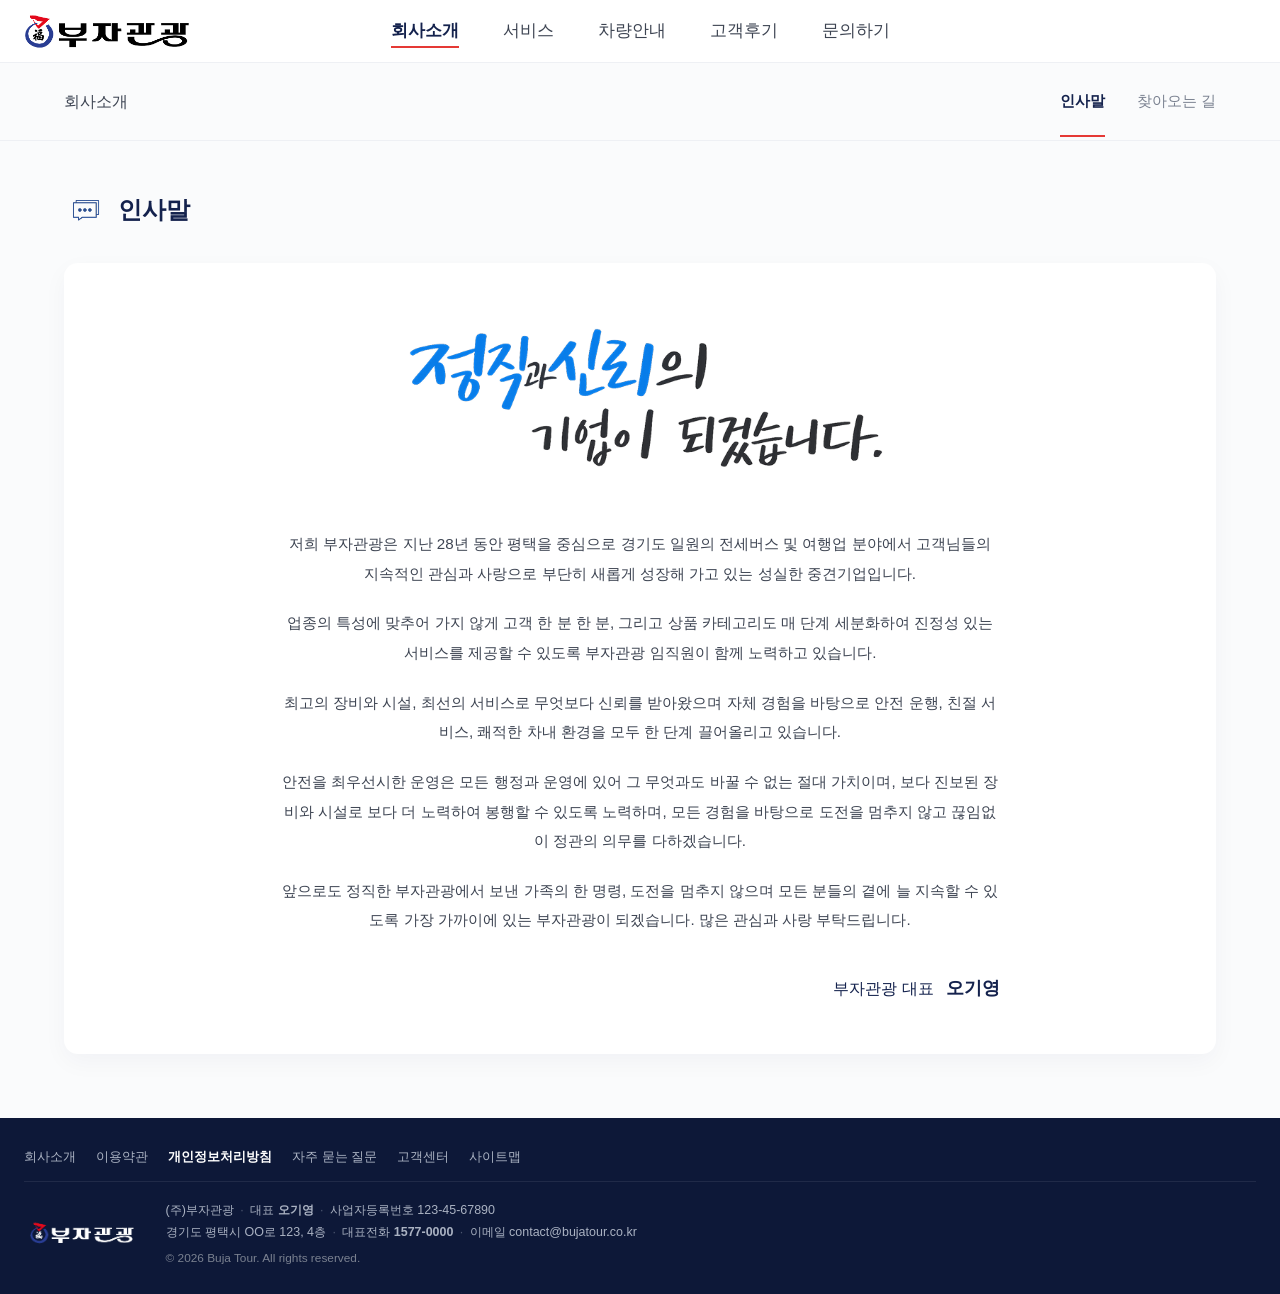
==== about.html @ 574cbfe0 "Add sub pages (about/vehicles/login/signup) + nav polish New pages: - vehicles.html: 5-vehicle detai" ====
<!DOCTYPE html>
<html lang="ko">
<head>
  <meta charset="UTF-8">
  <meta name="viewport" content="width=device-width, initial-scale=1.0">
  <title>회사소개 | 부자관광</title>
  <link rel="stylesheet" href="css/style.css">
</head>
<body>

  <header class="site-header site-header--sub">
    <div class="site-header__inner">
      <a href="index.html" class="site-header__brand">
        <img src="assets/logo_img.png" alt="부자관광">
      </a>
      <nav class="nav">
        <ul class="nav__menu">
          <li><a href="about.html" class="nav__link active">회사소개</a></li>
          <li><a href="index.html#service" class="nav__link">서비스</a></li>
          <li><a href="vehicles.html" class="nav__link">차량안내</a></li>
          <li><a href="index.html#review" class="nav__link">고객후기</a></li>
          <li><a href="contact.html" class="nav__link">문의하기</a></li>
        </ul>
      </nav>
    </div>
  </header>

  <!-- About sub-nav (page-level tabs) -->
  <nav class="sub-nav" data-about-tabs>
    <div class="container sub-nav__inner">
      <h1 class="sub-nav__title">회사소개</h1>
      <ul class="sub-nav__tabs">
        <li><a href="?p=greeting" class="sub-nav__tab active" data-panel="greeting">인사말</a></li>
        <li><a href="?p=location" class="sub-nav__tab" data-panel="location">찾아오는 길</a></li>
      </ul>
    </div>
  </nav>

  <main class="sub about-page">

    <!-- Panel: 인사말 -->
    <section class="about-panel" data-panel-content="greeting">
      <div class="container">
        <div class="about-panel__head">
          <img src="assets/sub/about/sub_icon01.png" alt="" class="about-panel__icon">
          <h2 class="about-panel__title">인사말</h2>
        </div>

        <div class="greeting">
          <img src="assets/sub/about/sub_main1.png" alt="정직과 신뢰의 기업이 되겠습니다." class="greeting__hero">

          <div class="greeting__body">
            <p>저희 부자관광은 지난 28년 동안 평택을 중심으로 경기도 일원의 전세버스 및 여행업 분야에서 고객님들의 지속적인 관심과 사랑으로 부단히 새롭게 성장해 가고 있는 성실한 중견기업입니다.</p>

            <p>업종의 특성에 맞추어 가지 않게 고객 한 분 한 분, 그리고 상품 카테고리도 매 단계 세분화하여 진정성 있는 서비스를 제공할 수 있도록 부자관광 임직원이 함께 노력하고 있습니다.</p>

            <p>최고의 장비와 시설, 최선의 서비스로 무엇보다 신뢰를 받아왔으며 자체 경험을 바탕으로 안전 운행, 친절 서비스, 쾌적한 차내 환경을 모두 한 단계 끌어올리고 있습니다.</p>

            <p>안전을 최우선시한 운영은 모든 행정과 운영에 있어 그 무엇과도 바꿀 수 없는 절대 가치이며, 보다 진보된 장비와 시설로 보다 더 노력하여 봉행할 수 있도록 노력하며, 모든 경험을 바탕으로 도전을 멈추지 않고 끊임없이 정관의 의무를 다하겠습니다.</p>

            <p>앞으로도 정직한 부자관광에서 보낸 가족의 한 명령, 도전을 멈추지 않으며 모든 분들의 곁에 늘 지속할 수 있도록 가장 가까이에 있는 부자관광이 되겠습니다. 많은 관심과 사랑 부탁드립니다.</p>

            <p class="greeting__sign">부자관광 대표 <strong>오기영</strong></p>
          </div>
        </div>
      </div>
    </section>

    <!-- Panel: 찾아오는 길 -->
    <section class="about-panel" data-panel-content="location" hidden>
      <div class="container">
        <div class="about-panel__head">
          <img src="assets/sub/about/sub_icon02.png" alt="" class="about-panel__icon">
          <h2 class="about-panel__title">찾아오는 길</h2>
        </div>

        <div class="location">
          <div class="location__map">
            <img src="assets/sub/about/sub_map.png" alt="부자관광 위치 지도">
          </div>

          <div class="location__info">
            <ul class="location__list">
              <li>
                <span class="location__label">주소</span>
                <span class="location__value">경기도 평택시 OO로 123, 4층 (부자관광 본사)</span>
              </li>
              <li>
                <span class="location__label">대표전화</span>
                <span class="location__value">1577-0000</span>
              </li>
              <li>
                <span class="location__label">팩스</span>
                <span class="location__value">031-000-0000</span>
              </li>
              <li>
                <span class="location__label">이메일</span>
                <span class="location__value">contact@bujatour.co.kr</span>
              </li>
              <li>
                <span class="location__label">운영시간</span>
                <span class="location__value">평일 09:00 - 18:00 (주말·공휴일 휴무)</span>
              </li>
              <li>
                <span class="location__label">주차</span>
                <span class="location__value">건물 내 방문객 주차장 이용 가능</span>
              </li>
            </ul>
          </div>
        </div>
      </div>
    </section>

  </main>

  <footer class="site-footer site-footer--mini">
    <div class="container">
      <ul class="site-footer__mini-links">
        <li><a href="about.html">회사소개</a></li>
        <li><a href="#">이용약관</a></li>
        <li><a href="#"><strong>개인정보처리방침</strong></a></li>
        <li><a href="#">자주 묻는 질문</a></li>
        <li><a href="contact.html">고객센터</a></li>
        <li><a href="#">사이트맵</a></li>
      </ul>
      <div class="site-footer__mini-main">
        <img src="assets/footer_logo.png" alt="부자관광" class="site-footer__logo">
        <div class="site-footer__mini-meta">
          <p>(주)부자관광<span class="sep">·</span>대표 <strong>오기영</strong><span class="sep">·</span>사업자등록번호 123-45-67890</p>
          <p>경기도 평택시 OO로 123, 4층<span class="sep">·</span>대표전화 <strong>1577-0000</strong><span class="sep">·</span>이메일 contact@bujatour.co.kr</p>
          <p class="copyright">&copy; <span id="year"></span> Buja Tour. All rights reserved.</p>
        </div>
      </div>
    </div>
  </footer>

  <script src="js/main.js"></script>
</body>
</html>
---- css/style.css ----
:root {
  --navy: #14224d;
  --navy-dark: #0d1838;
  --red: #e53935;
  --red-dark: #c62828;
  --blue: #1e88e5;
  --gray-50: #fafbfc;
  --gray-100: #eef0f4;
  --gray-200: #e1e4ea;
  --gray-500: #7a8190;
  --gray-700: #3d4452;
  --text: #1a1f2e;
  --max-width: 1280px;
  --radius: 14px;
  --shadow-sm: 0 2px 6px rgba(0, 0, 0, 0.04);
  --shadow-md: 0 10px 30px rgba(20, 34, 77, 0.08);
}

* { box-sizing: border-box; }
html, body { margin: 0; padding: 0; }

body {
  font-family: "Noto Sans KR", -apple-system, BlinkMacSystemFont, "Segoe UI", Roboto, sans-serif;
  color: var(--text);
  background: #fff;
  line-height: 1.6;
  -webkit-font-smoothing: antialiased;
}

img { max-width: 100%; display: block; }
a { color: inherit; text-decoration: none; }
ul { list-style: none; margin: 0; padding: 0; }

.container {
  max-width: var(--max-width);
  margin: 0 auto;
  padding: 0 1.5rem;
  width: 100%;
}

/* ========== Topbar ========== */
.topbar {
  background: var(--navy-dark);
  color: #cfd5e2;
  font-size: 0.8125rem;
}
.topbar__inner {
  max-width: var(--max-width);
  margin: 0 auto;
  padding: 0.4rem 1.5rem;
  display: flex;
  justify-content: space-between;
  align-items: center;
}
.topbar__menu { display: flex; gap: 1.25rem; }
.topbar__menu a:hover { color: #fff; }

/* ========== Header ========== */
.site-header {
  background: #fff;
  border-bottom: 1px solid var(--gray-100);
  position: sticky;
  top: 0;
  z-index: 10;
}
.site-header__inner {
  max-width: var(--max-width);
  margin: 0 auto;
  padding: 1.1rem 1.5rem;
  display: flex;
  justify-content: space-between;
  align-items: center;
}
.site-header__brand img { height: 44px; }
.nav__menu { display: flex; gap: 2.75rem; }
.nav__link {
  color: var(--gray-700);
  font-weight: 500;
  font-size: 1.05rem;
  padding: 0.35rem 0;
  position: relative;
}
.nav__link:hover { color: var(--navy); }
.nav__link.active { color: var(--navy); font-weight: 700; }

/* Sliding red bar (positioned by JS) */
.nav__menu { position: relative; }
.nav__bar {
  position: absolute;
  bottom: -4px;
  left: 0;
  height: 2px;
  background: var(--red);
  pointer-events: none;
  transform: translateX(0);
  width: 0;
  opacity: 0;
  transition: transform 0.32s cubic-bezier(0.4, 0, 0.2, 1),
              width 0.32s cubic-bezier(0.4, 0, 0.2, 1),
              opacity 0.2s ease;
}
.nav__bar.is-ready { opacity: 1; }

/* Sub-page header: logo left (smaller), nav centered */
.site-header--sub .site-header__inner {
  position: relative;
  justify-content: center;
}
.site-header--sub .site-header__brand {
  position: absolute;
  left: 1.5rem;
  top: 50%;
  transform: translateY(-50%);
}
.site-header--sub .site-header__brand img {
  height: 34px;
}
@media (max-width: 700px) {
  .site-header--sub .site-header__inner {
    flex-direction: column;
    gap: 0.5rem;
  }
  .site-header--sub .site-header__brand {
    position: static;
    transform: none;
  }
}

/* ========== Buttons ========== */
.btn {
  display: inline-block;
  padding: 0.85rem 1.75rem;
  border-radius: 999px;
  font-weight: 600;
  border: none;
  cursor: pointer;
  font-size: 0.95rem;
  transition: transform 0.15s ease, opacity 0.15s ease;
}
.btn--primary { background: var(--red); color: #fff; }
.btn--primary:hover { background: var(--red-dark); transform: translateY(-1px); }

/* ========== Sections — 100vh each ========== */
/* Top bars take ~70px combined; subtract to keep section visually full-screen */
.section,
.hero {
  min-height: calc(100vh - 70px);
  display: flex;
  flex-direction: column;
  justify-content: center;
  padding: 4rem 0;
}
.section--light { background: var(--gray-50); }
.section--compact {
  min-height: auto;
  padding: 3rem 0;
}

/* ========== Hero ========== */
.hero {
  position: relative;
  overflow: hidden;
  color: #fff;
  padding: 0;
}
.hero__bg { position: absolute; inset: 0; }
.hero__bg img { width: 100%; height: 100%; object-fit: cover; }
.hero__overlay {
  position: absolute; inset: 0;
  background: linear-gradient(135deg, rgba(13, 24, 56, 0.85) 0%, rgba(13, 24, 56, 0.55) 60%, rgba(13, 24, 56, 0.3) 100%);
}
.hero__content {
  position: relative;
  max-width: var(--max-width);
  margin: 0 auto;
  padding: 0 1.5rem;
  width: 100%;
}
.hero__eyebrow {
  letter-spacing: 0.2em;
  font-size: 0.8125rem;
  color: #ff8a80;
  margin: 0 0 1rem;
  font-weight: 600;
}
.hero__title {
  font-size: clamp(2rem, 5vw, 3.5rem);
  font-weight: 800;
  margin: 0 0 1.25rem;
  line-height: 1.2;
}
.hero__subtitle {
  font-size: 1.0625rem;
  color: rgba(255, 255, 255, 0.85);
  margin: 0 0 2rem;
}

/* ========== Section heading ========== */
.section__eyebrow {
  text-align: center;
  font-size: 0.9rem;
  color: var(--red);
  font-weight: 600;
  margin: 0 0 0.75rem;
}
.section__title {
  text-align: center;
  font-size: clamp(1.5rem, 2.6vw, 2rem);
  font-weight: 800;
  color: var(--navy);
  margin: 0 0 1.75rem;
}
.section__lead {
  text-align: center;
  color: var(--gray-500);
  margin: 0 0 3.5rem;
  font-size: 0.95rem;
}

/* ========== Features (new style: 4 cards w/ number + line icon) ========== */
.features {
  display: grid;
  grid-template-columns: repeat(4, 1fr);
  gap: 1.25rem;
}
.feature {
  background: #fff;
  border-radius: var(--radius);
  padding: 1.75rem 1.5rem;
  box-shadow: var(--shadow-md);
  transition: transform 0.15s ease;
}
.feature:hover { transform: translateY(-4px); }
.feature__head {
  display: flex;
  justify-content: space-between;
  align-items: flex-start;
  margin-bottom: 1.25rem;
}
.feature__num {
  display: block;
  font-size: 0.875rem;
  font-weight: 700;
  color: var(--red);
  margin-bottom: 0.35rem;
  letter-spacing: 0.05em;
}
.feature__title {
  font-size: 1.125rem;
  font-weight: 700;
  color: var(--navy);
  margin: 0;
}
.feature__icon {
  width: 56px;
  height: 56px;
  object-fit: contain;
  flex-shrink: 0;
}
.feature__list {
  border-top: 1px solid var(--gray-100);
  padding-top: 1rem;
}
.feature__list li {
  position: relative;
  padding-left: 0.85rem;
  font-size: 0.875rem;
  color: var(--gray-700);
  line-height: 1.7;
}
.feature__list li::before {
  content: "·";
  position: absolute;
  left: 0;
  color: var(--red);
  font-weight: 700;
}

/* ========== Reviews (4 side cards + phone center, auto-rotate) ========== */
.drivers {
  display: flex;
  align-items: center;
  justify-content: center;
  gap: 1.25rem;
}
.driver-card {
  background: #fff;
  border-radius: 16px;
  padding: 1.5rem 1rem;
  text-align: center;
  box-shadow: 0 8px 24px rgba(20, 34, 77, 0.06);
  width: 190px;
  flex-shrink: 0;
}

/* Subtle cross-fade on all content during rotation */
.driver-card > *,
.phone__top,
.phone__desc,
.phone__details {
  transition: opacity 0.4s ease;
}
.drivers.is-swapping .driver-card > *,
.drivers.is-swapping .phone__top,
.drivers.is-swapping .phone__desc,
.drivers.is-swapping .phone__details {
  opacity: 0.4;
}
.driver-card__avatar {
  width: 80px;
  height: 80px;
  border-radius: 50%;
  object-fit: cover;
  margin: 0 auto 1rem;
}
.driver-card__name {
  font-size: 1.0625rem;
  font-weight: 700;
  color: var(--navy);
  margin: 0 0 0.5rem;
}
.driver-card__rating {
  font-size: 0.9rem;
  color: var(--gray-700);
  margin-bottom: 0.625rem;
}
.driver-card__rating .star { color: #f5a623; }
.driver-card__rating .count { color: var(--gray-500); font-size: 0.8125rem; }
.driver-card__badge {
  display: inline-block;
  background: #e7f0ff;
  color: #2563eb;
  font-size: 0.75rem;
  font-weight: 600;
  padding: 0.25rem 0.75rem;
  border-radius: 999px;
  margin-bottom: 0.875rem;
}
.driver-card__text {
  font-size: 0.7rem;
  color: var(--gray-500);
  line-height: 1.55;
  margin: 0;
}

/* Phone mockup (PNG frame + inner content) */
.phone {
  position: relative;
  width: 340px;
  flex-shrink: 0;
  filter: drop-shadow(0 20px 40px rgba(0, 0, 0, 0.15));
}
.phone__frame {
  width: 100%;
  height: auto;
  display: block;
  position: relative;
  z-index: 2;
  pointer-events: none;
}
.phone__screen {
  position: absolute;
  top: 2.5%;
  left: 4.2%;
  right: 4.2%;
  bottom: 2.5%;
  padding: 88px 28px 40px;
  overflow: hidden;
  z-index: 1;
  display: flex;
  flex-direction: column;
  background: #fff;
  border-radius: 42px;
}
.phone__top {
  display: flex;
  gap: 1rem;
  align-items: center;
  margin-bottom: 1.25rem;
}
.phone__avatar {
  width: 76px;
  height: 86px;
  border-radius: 12px;
  object-fit: cover;
  flex-shrink: 0;
}
.phone__info { flex: 1; min-width: 0; }
.phone__name {
  font-size: 1.0625rem;
  font-weight: 700;
  color: var(--navy);
  margin: 0 0 0.4rem;
}
.phone__rating {
  font-size: 0.875rem;
  color: var(--gray-700);
  margin-bottom: 0.5rem;
}
.phone__rating .star { color: #f5a623; }
.phone__rating .count { color: var(--gray-500); }
.phone__badge {
  display: inline-block;
  background: #e7f0ff;
  color: #2563eb;
  font-size: 0.75rem;
  font-weight: 600;
  padding: 0.25rem 0.75rem;
  border-radius: 999px;
}
.phone__desc {
  font-size: 0.82rem;
  color: var(--gray-500);
  line-height: 1.6;
  margin: 0 0 1.75rem;
  text-align: center;
}
.phone__details {
  background: var(--gray-50);
  border-radius: 16px;
  padding: 1.25rem 1.125rem;
}
.phone__details-title {
  font-size: 0.95rem;
  color: var(--navy);
  font-weight: 700;
  margin: 0 0 1rem;
}
.phone__list li {
  display: grid;
  grid-template-columns: 20px 58px 1fr;
  align-items: center;
  gap: 0.5rem;
  padding: 0.55rem 0;
  font-size: 0.78rem;
  border-top: 1px solid var(--gray-100);
}
.phone__list .value {
  word-break: keep-all;
  line-height: 1.4;
}
.phone__list li:first-child { border-top: none; padding-top: 0.25rem; }
.phone__list svg {
  width: 18px;
  height: 18px;
  color: var(--gray-500);
}
.phone__list .label { color: var(--gray-500); }
.phone__list .value { color: var(--navy); font-weight: 600; }

.phone__dots {
  display: flex;
  justify-content: center;
  gap: 6px;
  margin-top: auto;
  padding-top: 1.25rem;
}
.phone__dots span {
  width: 7px;
  height: 7px;
  border-radius: 50%;
  background: #d1d5db;
  transition: background 0.4s ease;
}
.phone__dots .active {
  background: var(--red);
}

/* ========== Fleet ========== */
.fleet {
  display: grid;
  grid-template-columns: 1fr 1fr 1.2fr 1fr 1fr;
  gap: 1.25rem;
  align-items: stretch;
}
.vehicle {
  position: relative;
  background: #fff;
  border-radius: 18px;
  padding: 2.25rem 1.25rem 1.5rem;
  text-align: center;
  box-shadow: 0 10px 28px rgba(20, 34, 77, 0.06);
  display: flex;
  flex-direction: column;
  transition: transform 0.15s ease;
}
.vehicle:hover { transform: translateY(-4px); }
.vehicle__tag {
  position: absolute;
  top: 1rem;
  left: 1rem;
  padding: 0.25rem 0.75rem;
  border: 1px solid var(--red);
  color: var(--red);
  background: #fff;
  border-radius: 999px;
  font-size: 0.7rem;
  font-weight: 600;
}
.vehicle__img {
  height: 110px;
  display: flex;
  align-items: center;
  justify-content: center;
  margin: 0.75rem 0 1.25rem;
}
.vehicle__img img { max-height: 110px; width: auto; }
.vehicle__name {
  font-size: 1rem;
  font-weight: 700;
  color: var(--navy);
  margin: 0 0 0.4rem;
}
.vehicle__desc {
  font-size: 0.78rem;
  color: var(--gray-500);
  margin: 0 0 1.25rem;
}
.vehicle__specs {
  display: flex;
  justify-content: space-around;
  gap: 0.5rem;
  margin-bottom: 1.5rem;
}
.vehicle__specs li {
  display: flex;
  flex-direction: column;
  align-items: center;
  gap: 0.4rem;
  font-size: 0.68rem;
  color: var(--gray-500);
}
.vehicle__specs li span {
  white-space: nowrap;
}
.vehicle__specs img {
  width: 22px;
  height: 22px;
  object-fit: contain;
  filter: brightness(0) opacity(0.55);
}
.vehicle__btn {
  margin-top: auto;
  display: flex;
  align-items: center;
  justify-content: center;
  gap: 0.4rem;
  padding: 0.55rem 1rem;
  border: 1px solid var(--gray-200);
  border-radius: 999px;
  color: var(--navy);
  font-size: 0.82rem;
  font-weight: 500;
  background: #fff;
  transition: background 0.15s ease, border-color 0.15s ease;
}
.vehicle__btn::after {
  content: "→";
  font-size: 1em;
  line-height: 1;
  transition: transform 0.2s ease;
}
.vehicle__btn:hover {
  background: var(--gray-50);
  border-color: var(--gray-500);
}
.vehicle__btn:hover::after {
  transform: translateX(4px);
}

/* Featured (dark premium) */
.vehicle--featured {
  background: linear-gradient(180deg, #2d2d35 0%, #14141a 100%);
  color: #fff;
}
.vehicle__tag--featured {
  background: #fbbf24;
  border-color: #fbbf24;
  color: #1a1a1a;
}
.vehicle--featured .vehicle__name { color: #fbbf24; }
.vehicle--featured .vehicle__desc { color: #cbd5e1; }
.vehicle--featured .vehicle__specs li { color: #fbbf24; }
.vehicle--featured .vehicle__specs img {
  filter: none;
}
.vehicle__btn--featured {
  background: #fbbf24;
  border-color: #fbbf24;
  color: #1a1a1a;
  font-weight: 700;
}
.vehicle__btn--featured:hover {
  background: #f59e0b;
  border-color: #f59e0b;
}

/* ========== Real story marquee (vertical infinite scroll) ========== */
.story-marquee {
  position: relative;
  max-width: 900px;
  margin: 0 auto;
  height: 520px;
  overflow: hidden;
  -webkit-mask-image: linear-gradient(
    to bottom,
    transparent 0%,
    rgba(0, 0, 0, 0.2) 8%,
    #000 22%,
    #000 78%,
    rgba(0, 0, 0, 0.2) 92%,
    transparent 100%
  );
          mask-image: linear-gradient(
    to bottom,
    transparent 0%,
    rgba(0, 0, 0, 0.2) 8%,
    #000 22%,
    #000 78%,
    rgba(0, 0, 0, 0.2) 92%,
    transparent 100%
  );
}
.story-marquee__track {
  display: flex;
  flex-direction: column;
  gap: 1.25rem;
  animation: story-scroll 28s linear infinite;
  will-change: transform;
}
@keyframes story-scroll {
  from { transform: translateY(0); }
  to   { transform: translateY(-50%); }
}
.story-marquee:hover .story-marquee__track {
  animation-play-state: paused;
}

.story-card {
  background: #fff;
  border-radius: 14px;
  padding: 1.75rem 2rem;
  box-shadow: 0 10px 30px rgba(20, 34, 77, 0.06);
  flex-shrink: 0;
}
.story-card__name {
  font-size: 1.125rem;
  font-weight: 700;
  color: var(--navy);
  margin: 0 0 0.5rem;
}
.story-card__meta {
  display: flex;
  align-items: center;
  gap: 1rem;
  margin-bottom: 1rem;
}
.story-card__stars {
  color: var(--red);
  letter-spacing: 2px;
  font-size: 0.95rem;
}
.story-card__date {
  color: var(--gray-500);
  font-size: 0.85rem;
}
.story-card__text {
  margin: 0;
  color: var(--gray-700);
  line-height: 1.8;
  font-size: 0.92rem;
  white-space: pre-line;
}

/* ========== CTA cards (white card + floating product image) ========== */
.cta-grid {
  display: grid;
  grid-template-columns: repeat(3, 1fr);
  gap: 1.5rem;
}
.cta-card {
  position: relative;
  background: #fff;
  border-radius: 18px;
  padding: 2rem;
  min-height: 240px;
  box-shadow: 0 10px 28px rgba(20, 34, 77, 0.07);
  overflow: hidden;
  color: var(--text);
  transition: transform 0.15s ease, box-shadow 0.15s ease;
}
.cta-card:hover {
  transform: translateY(-4px);
  box-shadow: 0 16px 36px rgba(20, 34, 77, 0.1);
}
.cta-card__body {
  position: relative;
  z-index: 1;
  max-width: 60%;
  display: flex;
  flex-direction: column;
  height: 100%;
}
.cta-card__title {
  margin: 0 0 0.75rem;
  font-size: 1.25rem;
  font-weight: 700;
  color: var(--navy);
}
.cta-card__text {
  margin: 0;
  font-size: 0.9rem;
  color: var(--gray-500);
  line-height: 1.65;
}
.cta-card__btn {
  align-self: flex-start;
  margin-top: auto;
  display: inline-flex;
  align-items: center;
  gap: 0.45rem;
  background: var(--red);
  color: #fff;
  padding: 0.55rem 1.35rem;
  border-radius: 999px;
  font-size: 0.85rem;
  font-weight: 600;
  transition: background 0.15s ease;
}
.cta-card__btn::after {
  content: "→";
  font-size: 1em;
  line-height: 1;
  transition: transform 0.2s ease;
}
.cta-card:hover .cta-card__btn { background: var(--red-dark); }
.cta-card:hover .cta-card__btn::after { transform: translateX(4px); }

.cta-card__img {
  position: absolute;
  right: 0;
  bottom: 0;
  max-height: 200px;
  max-width: 50%;
  object-fit: contain;
  object-position: right bottom;
  pointer-events: none;
  z-index: 0;
}

/* Per-card image size/position tweaks */
.cta-card--faq .cta-card__img {
  max-height: 150px;
  right: 16px;
  bottom: 16px;
}
.cta-card--driver .cta-card__img {
  top: 0;
  right: -10px;
  bottom: 0;
  height: 100%;
  max-height: 100%;
  object-position: right bottom;
}
.cta-card--corp .cta-card__img {
  max-height: 130px;
  max-width: 60%;
  right: -20px;
  bottom: 20px;
}

/* ========== Footer ========== */
.site-footer {
  background: var(--navy-dark);
  color: #cfd5e2;
  padding-top: 2.25rem;
}
.site-footer__inner {
  display: grid;
  grid-template-columns: 1.4fr 1fr 1fr 1.6fr;
  gap: 2rem;
  padding-bottom: 1.75rem;
}
.site-footer__brand {
  display: flex;
  flex-direction: column;
  gap: 0.875rem;
}
.site-footer__logo {
  height: 36px;
  width: auto;
  max-width: 180px;
  align-self: flex-start;
  object-fit: contain;
  object-position: left center;
}
.site-footer__tagline {
  margin: 0;
  font-size: 0.875rem;
  color: #aab2c2;
  line-height: 1.6;
}
.site-footer__social {
  display: flex;
  gap: 0.5rem;
}
.site-footer__social a {
  width: 34px;
  height: 34px;
  border-radius: 50%;
  background: rgba(255, 255, 255, 0.08);
  display: inline-flex;
  align-items: center;
  justify-content: center;
  color: #cfd5e2;
  font-size: 0.85rem;
  font-weight: 700;
  transition: background 0.15s ease, color 0.15s ease;
}
.site-footer__social a:hover {
  background: rgba(255, 255, 255, 0.18);
  color: #fff;
}

.site-footer__col h4 {
  color: #fff;
  font-size: 0.9rem;
  font-weight: 600;
  margin: 0 0 0.75rem;
}
.site-footer__col ul li {
  margin-bottom: 0.4rem;
  font-size: 0.82rem;
}
.site-footer__col a {
  color: #aab2c2;
  transition: color 0.15s ease;
}
.site-footer__col a:hover { color: #fff; }

.site-footer__info li {
  font-size: 0.8125rem;
  color: #aab2c2;
  line-height: 1.75;
  margin-bottom: 0.35rem;
}
.site-footer__info strong {
  color: #fff;
  font-weight: 600;
}

.site-footer__bottom {
  border-top: 1px solid rgba(255, 255, 255, 0.08);
  padding: 0.875rem 0;
}
.site-footer__bottom-inner {
  display: flex;
  justify-content: space-between;
  align-items: center;
  gap: 1rem;
  flex-wrap: wrap;
}
.site-footer__bottom p {
  margin: 0;
  font-size: 0.8125rem;
  color: #7a8190;
}
.site-footer__bottom-menu {
  display: flex;
  gap: 1.5rem;
  font-size: 0.8125rem;
}
.site-footer__bottom-menu a {
  color: #aab2c2;
  transition: color 0.15s ease;
}
.site-footer__bottom-menu a:hover { color: #fff; }
.site-footer__bottom-menu strong { color: #fff; font-weight: 600; }

/* Sub-page footer (compact but informative) */
.site-footer--mini { padding: 1.75rem 0 1.5rem; }
.site-footer--mini .site-footer__mini-links {
  display: flex;
  flex-wrap: wrap;
  gap: 1.25rem;
  padding-bottom: 0.875rem;
  margin-bottom: 1rem;
  border-bottom: 1px solid rgba(255, 255, 255, 0.08);
  font-size: 0.82rem;
}
.site-footer--mini .site-footer__mini-links a {
  color: #aab2c2;
  transition: color 0.15s ease;
}
.site-footer--mini .site-footer__mini-links a:hover { color: #fff; }
.site-footer--mini .site-footer__mini-links strong { color: #fff; font-weight: 600; }
.site-footer--mini .site-footer__mini-main {
  display: flex;
  align-items: center;
  gap: 1.75rem;
  flex-wrap: wrap;
}
.site-footer--mini .site-footer__logo {
  height: 38px;
  width: auto;
  max-width: 180px;
  align-self: center;
  object-fit: contain;
  object-position: left center;
}
.site-footer--mini .site-footer__mini-meta {
  flex: 1;
  font-size: 0.78rem;
  color: #aab2c2;
  line-height: 1.65;
}
.site-footer--mini .site-footer__mini-meta p { margin: 0.1rem 0; }
.site-footer--mini .site-footer__mini-meta .sep {
  margin: 0 0.4rem;
  opacity: 0.4;
}
.site-footer--mini .site-footer__mini-meta .copyright {
  color: #7a8190;
  margin-top: 0.4rem;
  font-size: 0.74rem;
}
@media (max-width: 700px) {
  .site-footer--mini .site-footer__mini-main { flex-direction: column; align-items: flex-start; gap: 0.875rem; }
}

/* ========== Form ========== */
.form {
  display: flex;
  flex-direction: column;
  gap: 1rem;
  max-width: 520px;
  margin: 0 auto;
}
.form__field {
  display: flex;
  flex-direction: column;
  gap: 0.35rem;
  font-size: 0.9rem;
  font-weight: 500;
  color: var(--navy);
}
.form__field input,
.form__field textarea {
  padding: 0.7rem 0.9rem;
  border: 1px solid var(--gray-200);
  border-radius: var(--radius);
  font: inherit;
}
.form__field input:focus,
.form__field textarea:focus {
  outline: 2px solid var(--red);
  outline-offset: 1px;
  border-color: var(--red);
}
.form__status {
  min-height: 1.2em;
  margin: 0;
  font-size: 0.9rem;
  color: var(--red);
}

/* ========== Sub pages (vehicles, etc.) ========== */
.sub .sub-title {
  background: var(--gray-50);
  padding: 2.5rem 0 1.5rem;
  min-height: auto;
  display: block;
}
.sub-title__heading {
  text-align: center;
  font-size: clamp(1.5rem, 2.6vw, 2rem);
  font-weight: 800;
  color: var(--navy);
  margin: 0;
}

/* Override the global 100vh section rule for sub-page sections */
.sub .section,
.sub section {
  min-height: auto;
  padding: 3rem 0;
  display: block;
}

/* Hide vehicle detail + driver card until JS sets initial state (prevents flash) */
.vehicle-detail,
.v-driver { visibility: hidden; }
body.vehicles-ready .vehicle-detail,
body.vehicles-ready .v-driver { visibility: visible; }

/* Vehicle tabs */
.v-tabs {
  display: flex;
  justify-content: center;
  gap: 0.5rem;
  margin-bottom: 2rem;
  flex-wrap: wrap;
}
.v-tab {
  padding: 0.55rem 1.1rem;
  border: 1px solid var(--gray-200);
  background: #fff;
  color: var(--gray-700);
  border-radius: 999px;
  font-size: 0.9rem;
  font-weight: 500;
  cursor: pointer;
  transition: all 0.15s ease;
}
.v-tab:hover { border-color: var(--red); color: var(--red); }
.v-tab.active {
  background: var(--red);
  border-color: var(--red);
  color: #fff;
  font-weight: 600;
}

/* Vehicle hero */
.v-hero {
  position: relative;
  display: flex;
  align-items: center;
  justify-content: center;
  gap: 1.5rem;
  padding: 1.5rem 0;
}
.v-hero__img {
  flex: 1;
  max-width: 720px;
  display: flex;
  align-items: center;
  justify-content: center;
}
.v-hero__img img {
  max-width: 100%;
  max-height: 320px;
  object-fit: contain;
  transition: opacity 0.25s ease;
}
.v-hero.is-changing .v-hero__img img { opacity: 0.3; }
.v-hero__arrow {
  width: 48px;
  height: 48px;
  border-radius: 50%;
  background: #fff;
  border: 1px solid var(--gray-200);
  color: var(--navy);
  font-size: 1.5rem;
  font-weight: 300;
  cursor: pointer;
  display: flex;
  align-items: center;
  justify-content: center;
  line-height: 1;
  flex-shrink: 0;
  box-shadow: 0 4px 12px rgba(0, 0, 0, 0.06);
  transition: background 0.15s ease;
}
.v-hero__arrow:hover { background: var(--red); color: #fff; border-color: var(--red); }

/* Vehicle name (with quote marks) */
.v-name {
  display: flex;
  align-items: center;
  justify-content: center;
  gap: 1rem;
  margin: 1.25rem 0 2rem;
}
.v-name__quote {
  color: var(--red);
  font-size: 1.75rem;
  font-weight: 800;
  line-height: 1;
}
.v-name__text {
  font-size: 1.5rem;
  font-weight: 800;
  color: var(--navy);
  margin: 0;
}

/* Seat layout */
.v-seat {
  display: flex;
  justify-content: center;
  padding: 1rem 0 2rem;
}
.v-seat img {
  max-width: 100%;
  max-height: 280px;
  object-fit: contain;
  transition: opacity 0.25s ease;
}

/* Info grid: gallery + specs */
.v-info__grid {
  display: grid;
  grid-template-columns: 1.2fr 1fr;
  gap: 2rem;
}
.v-info__title {
  font-size: 1.0625rem;
  font-weight: 700;
  color: var(--navy);
  margin: 0 0 1.25rem;
}
.v-gallery__grid {
  display: grid;
  grid-template-columns: repeat(3, 1fr);
  gap: 0.75rem;
}
.v-gallery__item {
  background: #fff;
  border: 1px solid var(--gray-100);
  border-radius: 10px;
  aspect-ratio: 4 / 3;
  display: flex;
  align-items: center;
  justify-content: center;
  color: var(--gray-500);
  font-size: 0.85rem;
  box-shadow: 0 4px 12px rgba(20, 34, 77, 0.04);
}
.v-specs__grid {
  display: grid;
  grid-template-columns: repeat(4, 1fr);
  gap: 0.75rem;
}
.v-specs__grid li {
  background: #fff;
  border: 1px solid var(--gray-100);
  border-radius: 10px;
  padding: 1rem 0.5rem;
  display: flex;
  flex-direction: column;
  align-items: center;
  gap: 0.5rem;
  text-align: center;
  font-size: 0.78rem;
  color: var(--gray-700);
  box-shadow: 0 4px 12px rgba(20, 34, 77, 0.04);
}
.v-specs__icon {
  width: 44px;
  height: 44px;
  display: flex;
  align-items: center;
  justify-content: center;
}
.v-specs__icon img {
  max-width: 100%;
  max-height: 100%;
  object-fit: contain;
}

/* Driver card pro (3 columns: profile / detail / reviews) */
.dcp {
  background: #fff;
  border-radius: 16px;
  padding: 1.5rem 1.75rem;
  display: grid;
  grid-template-columns: 1.25fr 1fr 1.25fr;
  gap: 2rem;
  box-shadow: 0 8px 24px rgba(20, 34, 77, 0.07);
}

/* Profile column */
.dcp__profile {
  display: flex;
  gap: 1.25rem;
}
.dcp__photo-wrap {
  position: relative;
  flex-shrink: 0;
}
.dcp__photo {
  width: 138px;
  height: 180px;
  object-fit: cover;
  border-radius: 12px;
  background: #f3f4f8;
}
.dcp__ribbon {
  position: absolute;
  top: 0.5rem;
  left: 0.5rem;
  background: var(--navy);
  color: #fff;
  font-size: 0.68rem;
  font-weight: 700;
  padding: 0.3rem 0.65rem;
  border-radius: 4px;
  letter-spacing: 0.05em;
  z-index: 1;
}
.dcp__info {
  display: flex;
  flex-direction: column;
  padding-top: 0.5rem;
}
.dcp__name {
  margin: 0 0 0.4rem;
  font-size: 1.125rem;
  font-weight: 800;
  color: var(--navy);
}
.dcp__rating {
  font-size: 0.9rem;
  color: var(--gray-700);
  margin-bottom: 0.5rem;
}
.dcp__rating .star { color: #f5a623; }
.dcp__rating .count { color: var(--gray-500); font-size: 0.82rem; }
.dcp__badge {
  display: inline-block;
  align-self: flex-start;
  background: #e7f0ff;
  color: #2563eb;
  font-size: 0.72rem;
  font-weight: 600;
  padding: 0.25rem 0.75rem;
  border-radius: 999px;
  margin-bottom: 0.875rem;
}
.dcp__desc {
  margin: 0;
  font-size: 0.78rem;
  color: var(--gray-500);
  line-height: 1.65;
}

/* Shared column heading */
.dcp__col-title {
  margin: 0 0 1.25rem;
  font-size: 1.0625rem;
  font-weight: 800;
  color: var(--navy);
}
.dcp__col-head {
  display: flex;
  align-items: baseline;
  justify-content: space-between;
  margin-bottom: 1rem;
}
.dcp__col-head .dcp__col-title { margin: 0; }
.dcp__more {
  font-size: 0.82rem;
  color: var(--gray-500);
}
.dcp__more:hover { color: var(--navy); }

/* Detail column */
.dcp__detail-list li {
  display: grid;
  grid-template-columns: 22px 76px 1fr;
  align-items: center;
  gap: 0.75rem;
  padding: 0.85rem 0;
  border-top: 1px solid var(--gray-100);
  font-size: 0.875rem;
}
.dcp__detail-list li:first-child {
  border-top: none;
  padding-top: 0.25rem;
}
.dcp__detail-list svg {
  width: 22px;
  height: 22px;
  color: var(--gray-500);
}
.dcp__detail-list .label { color: var(--gray-500); }
.dcp__detail-list .value { color: var(--navy); font-weight: 600; }

/* Reviews column */
.dcp__review-list {
  display: flex;
  flex-direction: column;
  gap: 0.75rem;
}
.dcp__review {
  position: relative;
  padding: 0.85rem 0;
  border-top: 1px solid var(--gray-100);
}
.dcp__review:first-child {
  border-top: none;
  padding-top: 0.25rem;
}
.dcp__review-meta {
  display: flex;
  align-items: center;
  gap: 0.5rem;
  margin-bottom: 0.4rem;
}
.dcp__review-avatar {
  width: 24px;
  height: 24px;
  border-radius: 50%;
  background: var(--gray-100);
  color: var(--gray-500);
  display: inline-flex;
  align-items: center;
  justify-content: center;
}
.dcp__review-avatar svg {
  width: 16px;
  height: 16px;
}
.dcp__review-name {
  font-size: 0.82rem;
  color: var(--gray-700);
  font-weight: 500;
}
.dcp__review-rating {
  margin-bottom: 0.4rem;
  font-size: 0.82rem;
  color: var(--gray-700);
}
.dcp__review-rating .star {
  color: #f5a623;
  letter-spacing: 2px;
}
.dcp__review-text {
  margin: 0;
  font-size: 0.8rem;
  color: var(--gray-700);
  line-height: 1.55;
  padding-right: 5.5rem;
}
.dcp__review-date {
  position: absolute;
  right: 0;
  bottom: 0.85rem;
  font-size: 0.72rem;
  color: var(--gray-500);
}

/* Online quote form */
.v-quote__title {
  text-align: center;
  font-size: 1.5rem;
  font-weight: 800;
  color: var(--navy);
  margin: 0 0 2rem;
}
.v-quote__form {
  background: #fff;
  border-radius: 14px;
  padding: 2rem;
  box-shadow: 0 8px 24px rgba(20, 34, 77, 0.04);
}
.v-quote__cols {
  display: grid;
  grid-template-columns: 1fr 1fr;
  gap: 2rem;
  margin-bottom: 1.5rem;
}
.v-quote__left,
.v-quote__right {
  display: flex;
  flex-direction: column;
  gap: 1rem;
}
.v-quote__right {
  height: 100%;
}
.form__field--full {
  height: 100%;
}
.form__field--full textarea {
  flex: 1;
  resize: vertical;
}
.form__check {
  display: flex;
  align-items: center;
  gap: 0.5rem;
  font-size: 0.85rem;
  color: var(--gray-700);
  margin-top: 0.5rem;
}
.v-quote__actions {
  display: flex;
  justify-content: center;
  gap: 0.75rem;
  padding-top: 1rem;
  border-top: 1px solid var(--gray-100);
}
.btn--ghost {
  background: #fff;
  color: var(--gray-700);
  border: 1px solid var(--gray-200);
}
.btn--ghost:hover {
  background: var(--gray-50);
  border-color: var(--gray-500);
}

/* ========== About page (회사소개) ========== */
.sub-nav {
  background: var(--gray-50);
  border-bottom: 1px solid var(--gray-100);
}
.sub-nav__inner {
  display: flex;
  align-items: center;
  justify-content: space-between;
  padding-top: 1.25rem;
  padding-bottom: 1.25rem;
  padding-left: 4rem;
  padding-right: 4rem;
}
.sub-nav__title {
  margin: 0;
  font-size: 1rem;
  font-weight: 500;
  color: var(--gray-700);
}
.sub-nav__tabs {
  display: flex;
  gap: 2rem;
}
.sub-nav__tab {
  position: relative;
  display: inline-block;
  padding: 0.4rem 0;
  font-size: 0.95rem;
  color: var(--gray-500);
  font-weight: 400;
}
.sub-nav__tab:hover { color: var(--navy); }
.sub-nav__tab.active {
  color: var(--navy);
  font-weight: 600;
}
.sub-nav__tab.active::after {
  content: "";
  position: absolute;
  left: 0; right: 0;
  bottom: -1.05rem;
  height: 2px;
  background: var(--red);
}

.about-page { background: var(--gray-50); }
.sub .about-panel {
  padding: 3rem 0 4rem;
  min-height: calc(100vh - 140px);
  display: block;
}
.sub .about-panel > .container {
  padding-left: 4rem;
  padding-right: 4rem;
}
.about-panel[hidden] { display: none; }

.about-panel__head {
  display: flex;
  align-items: center;
  gap: 0.75rem;
  margin-bottom: 2rem;
}
.about-panel__icon {
  width: 42px;
  height: 42px;
  object-fit: contain;
}
.about-panel__title {
  margin: 0;
  font-size: 1.5rem;
  font-weight: 600;
  color: var(--navy);
}

/* Greeting */
.greeting {
  background: #fff;
  border-radius: 14px;
  padding: 3rem 3.5rem 3rem;
  box-shadow: 0 8px 24px rgba(20, 34, 77, 0.04);
}
.greeting__hero {
  display: block;
  max-width: 540px;
  width: 100%;
  margin: 0 auto 2.5rem;
}
.greeting__body {
  max-width: 720px;
  margin: 0 auto;
  font-size: 0.95rem;
  line-height: 1.95;
  color: var(--gray-700);
}
.greeting__body p {
  margin: 0 0 1.25rem;
  text-align: center;
}
.greeting__body p:last-child { margin-bottom: 0; }
.greeting__sign {
  margin-top: 2.25rem !important;
  text-align: right !important;
  font-size: 1rem;
  color: var(--navy);
  font-weight: 500;
}
.greeting__sign strong {
  margin-left: 0.5rem;
  font-size: 1.125rem;
  font-weight: 800;
}

/* Location */
.location {
  display: grid;
  grid-template-columns: 1.5fr 1fr;
  gap: 1.75rem;
  align-items: start;
}
.location__map {
  background: #fff;
  border-radius: 14px;
  padding: 1rem;
  box-shadow: 0 8px 24px rgba(20, 34, 77, 0.04);
}
.location__map img {
  width: 100%;
  height: auto;
  border-radius: 8px;
  display: block;
}
.location__info {
  background: #fff;
  border-radius: 14px;
  padding: 1.5rem 1.75rem;
  box-shadow: 0 8px 24px rgba(20, 34, 77, 0.04);
}
.location__list li {
  display: grid;
  grid-template-columns: 80px 1fr;
  gap: 0.75rem;
  padding: 0.85rem 0;
  border-top: 1px solid var(--gray-100);
  font-size: 0.875rem;
}
.location__list li:first-child {
  border-top: none;
  padding-top: 0;
}
.location__label {
  color: var(--gray-500);
  font-weight: 500;
}
.location__value {
  color: var(--navy);
  font-weight: 500;
}

/* About responsive */
@media (max-width: 960px) {
  .location { grid-template-columns: 1fr; }
  .greeting { padding: 2rem 1.5rem; }
}
@media (max-width: 700px) {
  .sub-nav__inner { padding-left: 1.5rem; padding-right: 1.5rem; }
  .sub .about-panel > .container { padding-left: 1.5rem; padding-right: 1.5rem; }
}
@media (max-width: 600px) {
  .sub-nav__inner { flex-direction: column; align-items: flex-start; gap: 0.75rem; }
  .sub-nav__tab.active::after { bottom: -0.5rem; }
}

/* ========== Auth pages (login / signup) ========== */
.auth {
  background: var(--gray-50);
  padding: 3rem 0 4rem;
  min-height: calc(100vh - 70px);
  display: flex;
  align-items: center;
}
.auth-card {
  background: #fff;
  border-radius: 18px;
  padding: 2.5rem 2.5rem 2rem;
  max-width: 440px;
  margin: 0 auto;
  box-shadow: 0 12px 32px rgba(20, 34, 77, 0.07);
}
.auth-card--wide { max-width: 540px; }
.auth-card__brand {
  display: block;
  text-align: center;
  margin-bottom: 1.25rem;
}
.auth-card__brand img {
  height: 40px;
  margin: 0 auto;
  display: inline-block;
}
.auth-card__title {
  margin: 0 0 0.5rem;
  font-size: 1.5rem;
  font-weight: 800;
  color: var(--navy);
  text-align: center;
}
.auth-card__lead {
  margin: 0 0 2rem;
  color: var(--gray-500);
  font-size: 0.9rem;
  text-align: center;
}

.auth-form {
  display: flex;
  flex-direction: column;
  gap: 1rem;
}
.auth-form__row {
  display: grid;
  grid-template-columns: 1fr 1fr;
  gap: 0.75rem;
}
.auth-form__options {
  display: flex;
  justify-content: space-between;
  align-items: center;
  font-size: 0.85rem;
  margin: 0.25rem 0 0.5rem;
}
.auth-form__link {
  color: var(--gray-500);
}
.auth-form__link:hover { color: var(--navy); }
.auth-form__submit {
  width: 100%;
  padding: 0.85rem 1rem;
  font-size: 0.95rem;
  margin-top: 0.25rem;
}

.auth-card__divider {
  display: flex;
  align-items: center;
  text-align: center;
  margin: 1.5rem 0 1.25rem;
  color: var(--gray-500);
  font-size: 0.8rem;
}
.auth-card__divider::before,
.auth-card__divider::after {
  content: "";
  flex: 1;
  height: 1px;
  background: var(--gray-100);
}
.auth-card__divider span { padding: 0 0.75rem; }

.auth-social {
  display: flex;
  flex-direction: column;
  gap: 0.5rem;
}
.auth-social__btn {
  width: 100%;
  padding: 0.75rem 1rem;
  border-radius: 10px;
  border: none;
  font-size: 0.9rem;
  font-weight: 600;
  cursor: pointer;
  transition: opacity 0.15s ease;
}
.auth-social__btn:hover { opacity: 0.9; }
.auth-social__btn--kakao { background: #fee500; color: #181600; }
.auth-social__btn--naver { background: #03c75a; color: #fff; }

.auth-card__footer {
  margin: 1.75rem 0 0;
  text-align: center;
  font-size: 0.9rem;
  color: var(--gray-500);
}
.auth-card__link {
  color: var(--red);
  font-weight: 600;
  margin-left: 0.25rem;
}
.auth-card__link:hover { text-decoration: underline; }

/* Signup-specific */
.auth-agree {
  border: 1px solid var(--gray-100);
  border-radius: 10px;
  padding: 1rem 1.25rem;
  margin-top: 0.25rem;
}
.auth-agree__list {
  display: flex;
  flex-direction: column;
  gap: 0.5rem;
  padding-top: 0.75rem;
  margin-top: 0.75rem;
  border-top: 1px solid var(--gray-100);
}
.auth-agree__list .form__check { font-size: 0.82rem; }
.auth-agree em {
  font-style: normal;
  color: var(--red);
  font-size: 0.75rem;
  margin-left: 0.25rem;
}
.auth-agree__more {
  margin-left: auto;
  color: var(--gray-500);
  font-size: 0.75rem;
  text-decoration: underline;
}
.auth-agree__more:hover { color: var(--navy); }

/* Sub-page responsive */
@media (max-width: 1100px) {
  .dcp { grid-template-columns: 1fr 1fr; gap: 1.5rem; }
  .dcp__reviews { grid-column: 1 / -1; border-top: 1px solid var(--gray-100); padding-top: 1.25rem; }
}
@media (max-width: 960px) {
  .v-info__grid { grid-template-columns: 1fr; }
  .v-quote__cols { grid-template-columns: 1fr; }
  .dcp { grid-template-columns: 1fr; }
  .dcp__profile { flex-direction: column; align-items: center; text-align: center; }
  .dcp__info { padding-top: 0; align-items: center; }
}
@media (max-width: 700px) {
  .v-tabs { gap: 0.35rem; }
  .v-tab { font-size: 0.78rem; padding: 0.45rem 0.8rem; }
  .v-specs__grid { grid-template-columns: repeat(2, 1fr); }
  .v-gallery__grid { grid-template-columns: 1fr; }
  .v-hero__arrow { width: 36px; height: 36px; font-size: 1.2rem; }
}

/* ========== Responsive ========== */
@media (max-width: 1200px) {
  .drivers { gap: 0.75rem; }
  .driver-card { width: 160px; padding: 1.25rem 0.75rem; }
}
@media (max-width: 1100px) {
  .features { grid-template-columns: repeat(2, 1fr); }
  .fleet { grid-template-columns: repeat(3, 1fr); }
  .drivers { flex-wrap: wrap; }
  .drivers .driver-card:nth-child(n+5) { display: none; }
}
@media (max-width: 960px) {
  .site-footer__inner {
    grid-template-columns: 1fr 1fr;
    gap: 2rem;
  }
}
@media (max-width: 700px) {
  .section, .hero { min-height: auto; padding: 3rem 0; }
  .features, .fleet, .cta-grid { grid-template-columns: 1fr; }
  .drivers .driver-card { display: none; }
  .drivers .phone { display: block; }
  .topbar__inner { flex-direction: column; gap: 0.25rem; }
  .site-header__inner { flex-direction: column; gap: 0.5rem; }
  .site-footer__inner { grid-template-columns: 1fr; gap: 2rem; }
  .site-footer__bottom-inner { flex-direction: column; text-align: center; gap: 0.5rem; }
  .nav__menu { gap: 1rem; font-size: 0.875rem; }
}
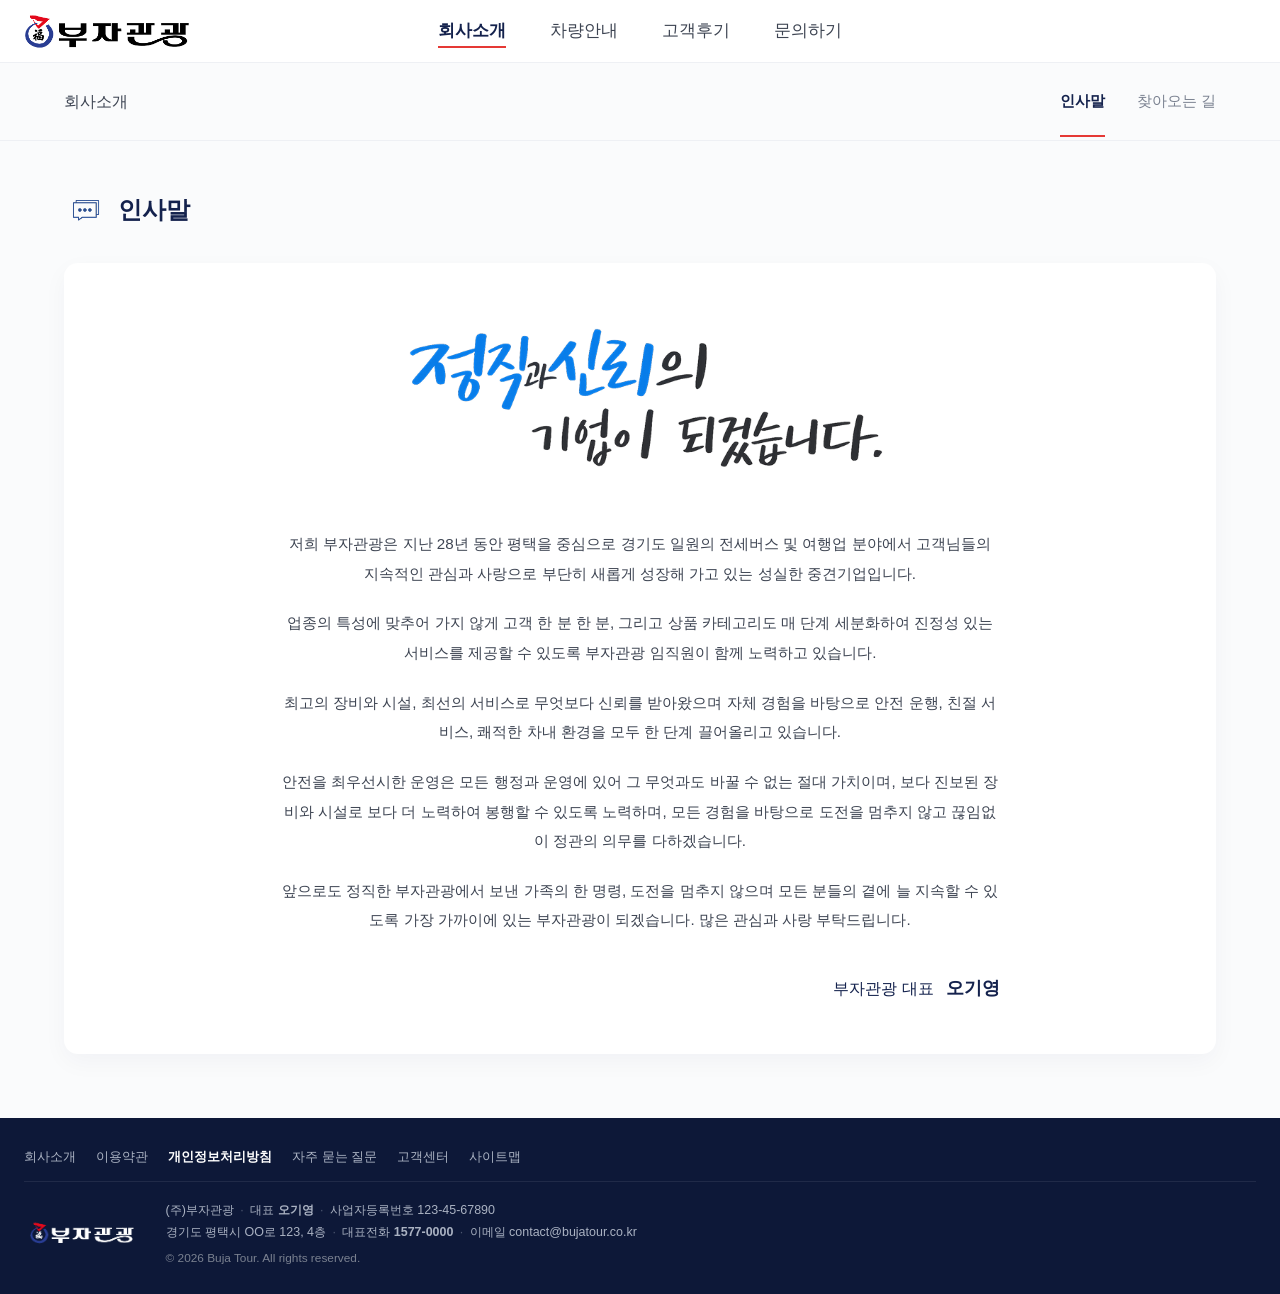
==== commit 0454f73d: "Unify site nav and route review menu to dedicated page - Drop 서비스 menu item across all pages - Stand" ====
--- a/about.html
+++ b/about.html
@@ -16,9 +16,8 @@
       <nav class="nav">
         <ul class="nav__menu">
           <li><a href="about.html" class="nav__link active">회사소개</a></li>
-          <li><a href="index.html#service" class="nav__link">서비스</a></li>
           <li><a href="vehicles.html" class="nav__link">차량안내</a></li>
-          <li><a href="index.html#review" class="nav__link">고객후기</a></li>
+          <li><a href="reviews.html" class="nav__link">고객후기</a></li>
           <li><a href="contact.html" class="nav__link">문의하기</a></li>
         </ul>
       </nav>
@@ -76,7 +75,7 @@
 
         <div class="location">
           <div class="location__map">
-            <img src="assets/sub/about/sub_map.png" alt="부자관광 위치 지도">
+            <img src="assets/sub/about/sub_map.webp" alt="부자관광 위치 지도">
           </div>
 
           <div class="location__info">
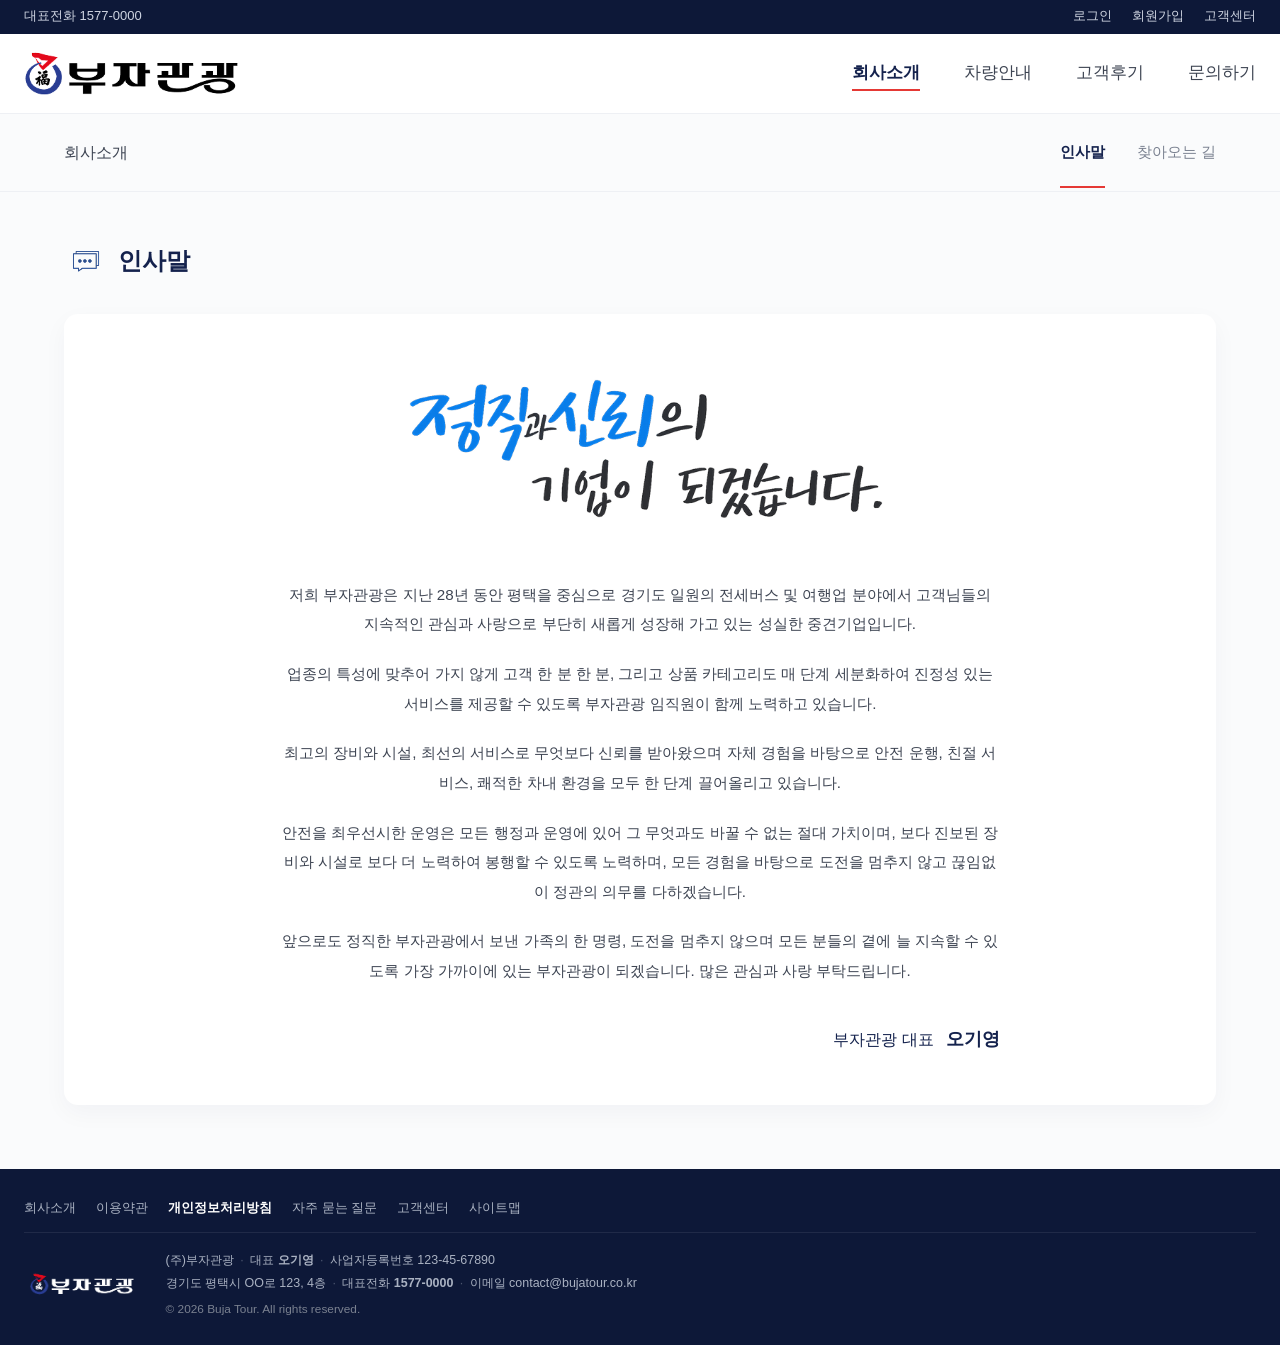
==== commit 502ab41c: "Add unified inquiry page and route 문의하기 menu to it - New inquiry.html (고객센터): hero banner, 3 categor" ====
--- a/about.html
+++ b/about.html
@@ -8,7 +8,19 @@
 </head>
 <body>
 
-  <header class="site-header site-header--sub">
+  <!-- Top utility bar -->
+  <div class="topbar">
+    <div class="topbar__inner">
+      <span class="topbar__phone">대표전화 1577-0000</span>
+      <ul class="topbar__menu">
+        <li><a href="login.html">로그인</a></li>
+        <li><a href="signup.html">회원가입</a></li>
+        <li><a href="inquiry.html">고객센터</a></li>
+      </ul>
+    </div>
+  </div>
+
+  <header class="site-header">
     <div class="site-header__inner">
       <a href="index.html" class="site-header__brand">
         <img src="assets/logo_img.png" alt="부자관광">
@@ -18,7 +30,7 @@
           <li><a href="about.html" class="nav__link active">회사소개</a></li>
           <li><a href="vehicles.html" class="nav__link">차량안내</a></li>
           <li><a href="reviews.html" class="nav__link">고객후기</a></li>
-          <li><a href="contact.html" class="nav__link">문의하기</a></li>
+          <li><a href="inquiry.html" class="nav__link">문의하기</a></li>
         </ul>
       </nav>
     </div>
@@ -119,7 +131,7 @@
         <li><a href="#">이용약관</a></li>
         <li><a href="#"><strong>개인정보처리방침</strong></a></li>
         <li><a href="#">자주 묻는 질문</a></li>
-        <li><a href="contact.html">고객센터</a></li>
+        <li><a href="inquiry.html">고객센터</a></li>
         <li><a href="#">사이트맵</a></li>
       </ul>
       <div class="site-footer__mini-main">
--- a/css/style.css
+++ b/css/style.css
@@ -1771,3 +1771,326 @@
   .site-footer__bottom-inner { flex-direction: column; text-align: center; gap: 0.5rem; }
   .nav__menu { gap: 1rem; font-size: 0.875rem; }
 }
+
+/* =====================================================
+   INQUIRY PAGE
+   ===================================================== */
+.inquiry-hero {
+  position: relative;
+  min-height: 220px;
+  display: flex;
+  align-items: center;
+  overflow: hidden;
+  background: var(--navy);
+}
+.inquiry-hero__bg {
+  position: absolute;
+  inset: 0;
+  width: 100%;
+  height: 100%;
+  object-fit: cover;
+  opacity: 0.45;
+}
+.inquiry-hero__overlay {
+  position: absolute;
+  inset: 0;
+  background: linear-gradient(90deg, rgba(13,24,56,0.92) 0%, rgba(13,24,56,0.55) 100%);
+}
+.inquiry-hero__content {
+  position: relative;
+  padding: 2.5rem 1.5rem;
+  color: #fff;
+}
+.inquiry-hero__title {
+  font-size: clamp(1.6rem, 2.6vw, 2.1rem);
+  font-weight: 800;
+  margin: 0 0 0.5rem;
+  letter-spacing: -0.01em;
+}
+.inquiry-hero__lead {
+  margin: 0;
+  font-size: 0.95rem;
+  color: rgba(255,255,255,0.78);
+}
+
+/* Category tabs */
+.inquiry-tabs {
+  background: #fff;
+  padding: 1.75rem 0;
+}
+.inquiry-tabs__row {
+  display: grid;
+  grid-template-columns: repeat(3, 1fr);
+  gap: 1rem;
+  padding: 0 1.5rem;
+}
+.inquiry-tab {
+  display: flex;
+  align-items: center;
+  gap: 1rem;
+  padding: 1.1rem 1.4rem;
+  background: #fff;
+  border: 1px solid var(--gray-200);
+  border-radius: 10px;
+  cursor: pointer;
+  text-align: left;
+  transition: border-color 0.2s ease, background-color 0.2s ease, box-shadow 0.2s ease;
+}
+.inquiry-tab:hover {
+  border-color: var(--navy);
+}
+.inquiry-tab.is-active {
+  background: var(--navy);
+  border-color: var(--navy);
+  box-shadow: 0 8px 20px rgba(20,34,77,0.18);
+}
+.inquiry-tab__icon {
+  position: relative;
+  width: 48px;
+  height: 48px;
+  flex-shrink: 0;
+}
+.inquiry-tab__icon img {
+  position: absolute;
+  inset: 0;
+  width: 100%;
+  height: 100%;
+  object-fit: contain;
+  transition: opacity 0.2s ease;
+}
+.inquiry-tab .inquiry-tab__icon-active { opacity: 0; }
+.inquiry-tab.is-active .inquiry-tab__icon-default { opacity: 0; }
+.inquiry-tab.is-active .inquiry-tab__icon-active { opacity: 1; }
+.inquiry-tab__text {
+  display: flex;
+  flex-direction: column;
+  gap: 0.15rem;
+}
+.inquiry-tab__text strong {
+  font-size: 1rem;
+  font-weight: 700;
+  color: var(--navy);
+}
+.inquiry-tab__text em {
+  font-style: normal;
+  font-size: 0.8125rem;
+  color: var(--gray-500);
+}
+.inquiry-tab.is-active .inquiry-tab__text strong { color: #fff; }
+.inquiry-tab.is-active .inquiry-tab__text em { color: rgba(255,255,255,0.7); }
+
+/* Body layout */
+.inquiry-body {
+  background: var(--gray-50);
+  padding: 2rem 0 4rem;
+  min-height: 600px;
+}
+.inquiry-body__inner {
+  display: grid;
+  grid-template-columns: 220px 1fr;
+  gap: 2.5rem;
+  padding: 0 1.5rem;
+}
+
+/* Sidebar */
+.inquiry-side__menu {
+  list-style: none;
+  padding: 0;
+  margin: 0 0 1.5rem;
+  border-top: 2px solid var(--navy);
+}
+.inquiry-side__item {
+  display: block;
+  padding: 0.85rem 0.5rem;
+  font-size: 0.95rem;
+  color: var(--gray-700);
+  border-bottom: 1px solid var(--gray-200);
+  text-decoration: none;
+  transition: color 0.15s ease;
+}
+.inquiry-side__item:hover {
+  color: var(--navy);
+}
+.inquiry-side__item.is-active {
+  color: var(--navy);
+  font-weight: 700;
+  position: relative;
+  padding-left: 0.85rem;
+}
+.inquiry-side__item.is-active::before {
+  content: "▸";
+  position: absolute;
+  left: 0;
+  color: var(--navy);
+}
+
+/* Sidebar CTA */
+.inquiry-side__cta {
+  margin-top: 1.5rem;
+  padding: 1.5rem 1.25rem;
+  background: #eef3fb;
+  border-radius: 10px;
+  text-align: center;
+}
+.inquiry-side__cta-icon {
+  width: 48px;
+  height: 48px;
+  object-fit: contain;
+  margin: 0 auto 0.75rem;
+  display: block;
+}
+.inquiry-side__cta-text {
+  font-size: 0.825rem;
+  color: var(--gray-700);
+  margin: 0 0 1rem;
+  line-height: 1.55;
+}
+.inquiry-side__cta-btn {
+  display: inline-block;
+  width: 100%;
+  padding: 0.55rem 0.75rem;
+  font-size: 0.8125rem;
+  text-align: center;
+}
+
+/* Main panel */
+.inquiry-main {
+  background: #fff;
+  border-radius: 10px;
+  padding: 2rem;
+  border: 1px solid var(--gray-100);
+}
+
+/* Search */
+.inquiry-search {
+  display: flex;
+  align-items: center;
+  border: 1px solid var(--gray-200);
+  border-radius: 8px;
+  padding: 0.4rem 0.6rem;
+  margin-bottom: 1.5rem;
+}
+.inquiry-search input {
+  flex: 1;
+  border: 0;
+  outline: 0;
+  padding: 0.55rem 0.5rem;
+  font-size: 0.95rem;
+  background: transparent;
+}
+.inquiry-search button {
+  border: 0;
+  background: transparent;
+  font-size: 1rem;
+  cursor: pointer;
+  color: var(--gray-500);
+}
+
+/* FAQ accordion */
+.faq-list {
+  list-style: none;
+  padding: 0;
+  margin: 0;
+}
+.faq-item {
+  border-bottom: 1px solid var(--gray-100);
+}
+.faq-item__q {
+  width: 100%;
+  display: flex;
+  align-items: center;
+  gap: 0.6rem;
+  padding: 1rem 0.4rem;
+  background: transparent;
+  border: 0;
+  text-align: left;
+  font-size: 0.95rem;
+  font-weight: 500;
+  color: var(--gray-700);
+  cursor: pointer;
+}
+.faq-item__q > span:first-child {
+  color: var(--navy);
+  font-weight: 700;
+}
+.faq-item__toggle {
+  margin-left: auto;
+  font-size: 1.1rem;
+  color: var(--gray-500);
+  width: 1.2em;
+  text-align: center;
+}
+.faq-item__a {
+  display: none;
+  padding: 0.85rem 1rem 1.2rem 1.6rem;
+  background: #f4f7fc;
+  border-radius: 6px;
+  margin: 0 0.4rem 0.75rem;
+  color: var(--gray-700);
+  font-size: 0.9rem;
+  line-height: 1.6;
+}
+.faq-item.is-open .faq-item__a { display: block; }
+.faq-item.is-open .faq-item__q { color: var(--navy); }
+
+/* View head */
+.inquiry-view__head {
+  margin-bottom: 1.75rem;
+  padding-bottom: 1.25rem;
+  border-bottom: 1px solid var(--gray-100);
+}
+.inquiry-view__head h2 {
+  margin: 0 0 0.4rem;
+  font-size: 1.35rem;
+  font-weight: 800;
+  color: var(--navy);
+}
+.inquiry-view__head p {
+  margin: 0;
+  font-size: 0.9rem;
+  color: var(--gray-500);
+}
+
+/* Inquiry forms */
+.inquiry-form { display: grid; gap: 1rem; }
+.inquiry-form__row {
+  display: grid;
+  grid-template-columns: 1fr 1fr;
+  gap: 1rem;
+}
+.inquiry-form .form__field input,
+.inquiry-form .form__field select,
+.inquiry-form .form__field textarea {
+  width: 100%;
+  padding: 0.65rem 0.8rem;
+  border: 1px solid var(--gray-200);
+  border-radius: 6px;
+  font-size: 0.9rem;
+  font-family: inherit;
+  background: #fff;
+}
+.inquiry-form .form__field input:focus,
+.inquiry-form .form__field select:focus,
+.inquiry-form .form__field textarea:focus {
+  outline: 0;
+  border-color: var(--navy);
+}
+.inquiry-form .form__field span {
+  display: block;
+  font-size: 0.8125rem;
+  font-weight: 600;
+  color: var(--gray-700);
+  margin-bottom: 0.35rem;
+}
+.inquiry-form__actions {
+  display: flex;
+  gap: 0.75rem;
+  margin-top: 0.75rem;
+}
+
+@media (max-width: 900px) {
+  .inquiry-tabs__row { grid-template-columns: 1fr; }
+  .inquiry-body__inner { grid-template-columns: 1fr; }
+  .inquiry-form__row { grid-template-columns: 1fr; }
+}
+
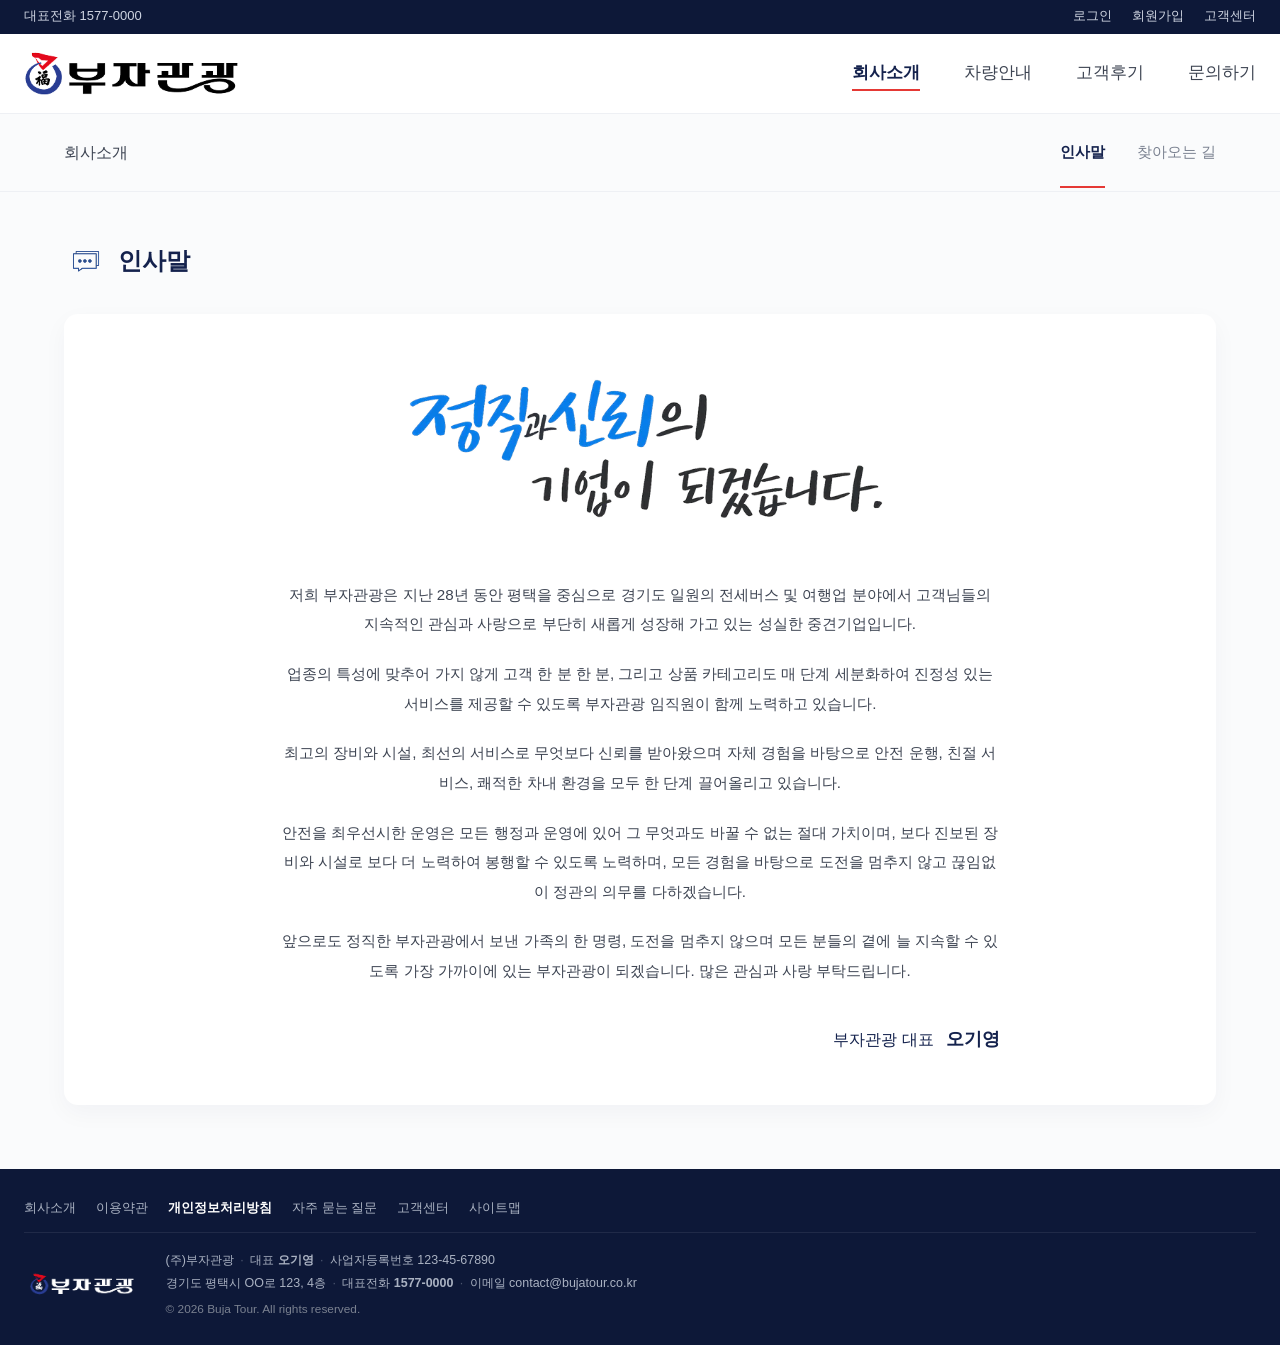
==== commit 2d9533eb: "히어로 텍스트 확대 및 이미지 WebP 전환 - 히어로 타이틀/서브타이틀/eyebrow 폰트 크기 확대 (정보 위계 유지) - 전체 이미지 PNG/JPG → WebP 변환 (39M" ====
--- a/about.html
+++ b/about.html
@@ -5,6 +5,22 @@
   <meta name="viewport" content="width=device-width, initial-scale=1.0">
   <title>회사소개 | 부자관광</title>
   <link rel="stylesheet" href="css/style.css">
+  <!-- Google Tag Manager -->
+  <script>(function(w,d,s,l,i){w[l]=w[l]||[];w[l].push({'gtm.start':
+  new Date().getTime(),event:'gtm.js'});var f=d.getElementsByTagName(s)[0],
+  j=d.createElement(s),dl=l!='dataLayer'?'&l='+l:'';j.async=true;j.src=
+  'https://www.googletagmanager.com/gtm.js?id='+i+dl;f.parentNode.insertBefore(j,f);
+  })(window,document,'script','dataLayer','GTM-MBCPP8CJ');</script>
+  <!-- End Google Tag Manager -->
+   <!-- Google tag (gtag.js) -->
+<script async src="https://www.googletagmanager.com/gtag/js?id=G-0L724MR1FL"></script>
+<script>
+  window.dataLayer = window.dataLayer || [];
+  function gtag(){dataLayer.push(arguments);}
+  gtag('js', new Date());
+
+  gtag('config', 'G-0L724MR1FL');
+</script>
 </head>
 <body>
 
@@ -15,7 +31,7 @@
       <ul class="topbar__menu">
         <li><a href="login.html">로그인</a></li>
         <li><a href="signup.html">회원가입</a></li>
-        <li><a href="inquiry.html">고객센터</a></li>
+        <li><a href="inquiry.html#qa">고객센터</a></li>
       </ul>
     </div>
   </div>
@@ -23,7 +39,7 @@
   <header class="site-header">
     <div class="site-header__inner">
       <a href="index.html" class="site-header__brand">
-        <img src="assets/logo_img.png" alt="부자관광">
+        <img src="assets/logo_img.webp" alt="부자관광">
       </a>
       <nav class="nav">
         <ul class="nav__menu">
@@ -53,12 +69,12 @@
     <section class="about-panel" data-panel-content="greeting">
       <div class="container">
         <div class="about-panel__head">
-          <img src="assets/sub/about/sub_icon01.png" alt="" class="about-panel__icon">
+          <img src="assets/sub/about/sub_icon01.webp" alt="" class="about-panel__icon">
           <h2 class="about-panel__title">인사말</h2>
         </div>
 
         <div class="greeting">
-          <img src="assets/sub/about/sub_main1.png" alt="정직과 신뢰의 기업이 되겠습니다." class="greeting__hero">
+          <img src="assets/sub/about/sub_main1.webp" alt="정직과 신뢰의 기업이 되겠습니다." class="greeting__hero">
 
           <div class="greeting__body">
             <p>저희 부자관광은 지난 28년 동안 평택을 중심으로 경기도 일원의 전세버스 및 여행업 분야에서 고객님들의 지속적인 관심과 사랑으로 부단히 새롭게 성장해 가고 있는 성실한 중견기업입니다.</p>
@@ -81,7 +97,7 @@
     <section class="about-panel" data-panel-content="location" hidden>
       <div class="container">
         <div class="about-panel__head">
-          <img src="assets/sub/about/sub_icon02.png" alt="" class="about-panel__icon">
+          <img src="assets/sub/about/sub_icon02.webp" alt="" class="about-panel__icon">
           <h2 class="about-panel__title">찾아오는 길</h2>
         </div>
 
@@ -131,11 +147,11 @@
         <li><a href="#">이용약관</a></li>
         <li><a href="#"><strong>개인정보처리방침</strong></a></li>
         <li><a href="#">자주 묻는 질문</a></li>
-        <li><a href="inquiry.html">고객센터</a></li>
+        <li><a href="inquiry.html#qa">고객센터</a></li>
         <li><a href="#">사이트맵</a></li>
       </ul>
       <div class="site-footer__mini-main">
-        <img src="assets/footer_logo.png" alt="부자관광" class="site-footer__logo">
+        <img src="assets/footer_logo.webp" alt="부자관광" class="site-footer__logo">
         <div class="site-footer__mini-meta">
           <p>(주)부자관광<span class="sep">·</span>대표 <strong>오기영</strong><span class="sep">·</span>사업자등록번호 123-45-67890</p>
           <p>경기도 평택시 OO로 123, 4층<span class="sep">·</span>대표전화 <strong>1577-0000</strong><span class="sep">·</span>이메일 contact@bujatour.co.kr</p>
--- a/css/style.css
+++ b/css/style.css
@@ -178,21 +178,26 @@
 }
 .hero__eyebrow {
   letter-spacing: 0.2em;
-  font-size: 0.8125rem;
+  font-size: 1rem;
   color: #ff8a80;
-  margin: 0 0 1rem;
+  margin: 0 0 1.25rem;
   font-weight: 600;
 }
 .hero__title {
-  font-size: clamp(2rem, 5vw, 3.5rem);
+  font-size: clamp(2.75rem, 6.5vw, 4.5rem);
   font-weight: 800;
-  margin: 0 0 1.25rem;
-  line-height: 1.2;
+  margin: 0 0 1.5rem;
+  line-height: 1.18;
 }
 .hero__subtitle {
+  font-size: clamp(1.125rem, 1.6vw, 1.375rem);
+  line-height: 1.6;
+  color: rgba(255, 255, 255, 0.85);
+  margin: 0 0 2.25rem;
+}
+.hero .btn--primary {
   font-size: 1.0625rem;
-  color: rgba(255, 255, 255, 0.85);
-  margin: 0 0 2rem;
+  padding: 1rem 2.25rem;
 }
 
 /* ========== Section heading ========== */
@@ -278,10 +283,28 @@
 
 /* ========== Reviews (4 side cards + phone center, auto-rotate) ========== */
 .drivers {
+  position: relative;
+  display: flex;
+  align-items: center;
+  justify-content: center;
+}
+/* Clipped lane the side cards slide through, centered behind the phone */
+.drivers__viewport {
+  position: absolute;
+  left: 0;
+  right: 0;
+  top: 50%;
+  transform: translateY(-50%);
+  overflow: hidden;
+  z-index: 1;
+  pointer-events: none;
+}
+.drivers__rail {
   display: flex;
   align-items: center;
   justify-content: center;
   gap: 1.25rem;
+  will-change: transform;
 }
 .driver-card {
   background: #fff;
@@ -291,20 +314,6 @@
   box-shadow: 0 8px 24px rgba(20, 34, 77, 0.06);
   width: 190px;
   flex-shrink: 0;
-}
-
-/* Subtle cross-fade on all content during rotation */
-.driver-card > *,
-.phone__top,
-.phone__desc,
-.phone__details {
-  transition: opacity 0.4s ease;
-}
-.drivers.is-swapping .driver-card > *,
-.drivers.is-swapping .phone__top,
-.drivers.is-swapping .phone__desc,
-.drivers.is-swapping .phone__details {
-  opacity: 0.4;
 }
 .driver-card__avatar {
   width: 80px;
@@ -346,6 +355,7 @@
 /* Phone mockup (PNG frame + inner content) */
 .phone {
   position: relative;
+  z-index: 2;
   width: 340px;
   flex-shrink: 0;
   filter: drop-shadow(0 20px 40px rgba(0, 0, 0, 0.15));
@@ -371,6 +381,22 @@
   flex-direction: column;
   background: #fff;
   border-radius: 42px;
+}
+/* Horizontal slider for the phone content (synced with the side-card rail) */
+.phone__viewport {
+  flex: 1;
+  overflow: hidden;
+}
+.phone__track {
+  display: flex;
+  height: 100%;
+  will-change: transform;
+}
+.phone__page {
+  flex: 0 0 100%;
+  width: 100%;
+  display: flex;
+  flex-direction: column;
 }
 .phone__top {
   display: flex;
@@ -595,45 +621,34 @@
   border-color: #f59e0b;
 }
 
-/* ========== Real story marquee (vertical infinite scroll) ========== */
+/* ========== Real story marquee (vertical step slide) ========== */
+#review {
+  height: 100vh;
+  min-height: 100vh;
+  overflow: hidden;
+  background: #f5f5f5;
+}
+#review .container {
+  flex: 1;
+  display: flex;
+  flex-direction: column;
+  min-height: 0;
+  width: 100%;
+}
 .story-marquee {
   position: relative;
+  flex: 1;
+  min-height: 0;
   max-width: 900px;
+  width: 100%;
   margin: 0 auto;
-  height: 520px;
   overflow: hidden;
-  -webkit-mask-image: linear-gradient(
-    to bottom,
-    transparent 0%,
-    rgba(0, 0, 0, 0.2) 8%,
-    #000 22%,
-    #000 78%,
-    rgba(0, 0, 0, 0.2) 92%,
-    transparent 100%
-  );
-          mask-image: linear-gradient(
-    to bottom,
-    transparent 0%,
-    rgba(0, 0, 0, 0.2) 8%,
-    #000 22%,
-    #000 78%,
-    rgba(0, 0, 0, 0.2) 92%,
-    transparent 100%
-  );
 }
 .story-marquee__track {
   display: flex;
   flex-direction: column;
   gap: 1.25rem;
-  animation: story-scroll 28s linear infinite;
   will-change: transform;
-}
-@keyframes story-scroll {
-  from { transform: translateY(0); }
-  to   { transform: translateY(-50%); }
-}
-.story-marquee:hover .story-marquee__track {
-  animation-play-state: paused;
 }
 
 .story-card {
@@ -1119,12 +1134,23 @@
   border: 1px solid var(--gray-100);
   border-radius: 10px;
   aspect-ratio: 4 / 3;
+  overflow: hidden;
   display: flex;
   align-items: center;
   justify-content: center;
   color: var(--gray-500);
   font-size: 0.85rem;
   box-shadow: 0 4px 12px rgba(20, 34, 77, 0.04);
+}
+.v-gallery__item img {
+  width: 100%;
+  height: 100%;
+  object-fit: cover;
+  display: block;
+  transition: transform 0.4s ease;
+}
+.v-gallery__item:hover img {
+  transform: scale(1.08);
 }
 .v-specs__grid {
   display: grid;
@@ -1745,14 +1771,12 @@
 
 /* ========== Responsive ========== */
 @media (max-width: 1200px) {
-  .drivers { gap: 0.75rem; }
+  .drivers__rail { gap: 0.75rem; }
   .driver-card { width: 160px; padding: 1.25rem 0.75rem; }
 }
 @media (max-width: 1100px) {
   .features { grid-template-columns: repeat(2, 1fr); }
   .fleet { grid-template-columns: repeat(3, 1fr); }
-  .drivers { flex-wrap: wrap; }
-  .drivers .driver-card:nth-child(n+5) { display: none; }
 }
 @media (max-width: 960px) {
   .site-footer__inner {
@@ -1763,7 +1787,7 @@
 @media (max-width: 700px) {
   .section, .hero { min-height: auto; padding: 3rem 0; }
   .features, .fleet, .cta-grid { grid-template-columns: 1fr; }
-  .drivers .driver-card { display: none; }
+  .drivers__viewport { display: none; }
   .drivers .phone { display: block; }
   .topbar__inner { flex-direction: column; gap: 0.25rem; }
   .site-header__inner { flex-direction: column; gap: 0.5rem; }
@@ -1984,6 +2008,14 @@
   font-size: 1rem;
   cursor: pointer;
   color: var(--gray-500);
+  display: flex;
+  align-items: center;
+  padding: 0 0.35rem;
+}
+.inquiry-search button img {
+  width: 20px;
+  height: 20px;
+  display: block;
 }
 
 /* FAQ accordion */
@@ -2094,3 +2126,740 @@
   .inquiry-form__row { grid-template-columns: 1fr; }
 }
 
+/* ----- 1:1 inquiry view (distinct look) ----- */
+/* Hide top category cards when in 1:1 view */
+body.is-qa-view .inquiry-tabs { display: none; }
+
+.inquiry-view--qa { padding: 0; }
+.qa-card {
+  background: linear-gradient(180deg, #f4f7fc 0%, #ffffff 60%);
+  border-radius: 14px;
+  padding: 2.5rem 2.25rem 2rem;
+  border: 1px solid #dde6f3;
+}
+.qa-card__head {
+  text-align: center;
+  margin-bottom: 1.75rem;
+  padding-bottom: 1.5rem;
+  border-bottom: 1px dashed #cdd9eb;
+}
+.qa-card__icon {
+  width: 56px;
+  height: 56px;
+  margin: 0 auto 0.5rem;
+  display: block;
+}
+.qa-card__title {
+  margin: 0 0 0.3rem;
+  font-size: 1.4rem;
+  font-weight: 800;
+  color: var(--navy);
+}
+.qa-card__sub {
+  margin: 0;
+  font-size: 0.875rem;
+  color: var(--gray-500);
+}
+
+.qa-form { display: grid; gap: 1.1rem; }
+.qa-form__row {
+  display: flex;
+  flex-wrap: wrap;
+  gap: 0.5rem;
+}
+
+/* Category chip radios */
+.qa-chip {
+  position: relative;
+  cursor: pointer;
+}
+.qa-chip input {
+  position: absolute;
+  opacity: 0;
+  pointer-events: none;
+}
+.qa-chip span {
+  display: inline-block;
+  padding: 0.5rem 0.95rem;
+  border: 1px solid var(--gray-200);
+  border-radius: 999px;
+  font-size: 0.85rem;
+  color: var(--gray-700);
+  background: #fff;
+  transition: all 0.15s ease;
+}
+.qa-chip input:checked + span {
+  background: var(--navy);
+  border-color: var(--navy);
+  color: #fff;
+  font-weight: 600;
+}
+
+.qa-field {
+  display: block;
+}
+.qa-field__label {
+  display: block;
+  font-size: 0.825rem;
+  font-weight: 700;
+  color: var(--navy);
+  margin-bottom: 0.4rem;
+}
+.qa-field input,
+.qa-field textarea {
+  width: 100%;
+  padding: 0.75rem 0.9rem;
+  border: 1px solid #d9e2ef;
+  border-radius: 8px;
+  font-size: 0.95rem;
+  font-family: inherit;
+  background: #fff;
+  resize: vertical;
+}
+.qa-field input:focus,
+.qa-field textarea:focus {
+  outline: 0;
+  border-color: var(--navy);
+  box-shadow: 0 0 0 3px rgba(20,34,77,0.08);
+}
+
+.qa-field-grid {
+  display: grid;
+  grid-template-columns: 1fr 1fr;
+  gap: 1rem;
+}
+
+.qa-options {
+  display: grid;
+  gap: 0.6rem;
+  padding: 0.85rem 1rem;
+  background: #eef3fb;
+  border-radius: 8px;
+  margin-top: 0.25rem;
+}
+
+/* Toggle switch for 비밀글 */
+.qa-toggle {
+  display: flex;
+  align-items: center;
+  gap: 0.6rem;
+  cursor: pointer;
+}
+.qa-toggle input {
+  position: absolute;
+  opacity: 0;
+  pointer-events: none;
+}
+.qa-toggle__track {
+  position: relative;
+  display: inline-block;
+  width: 38px;
+  height: 22px;
+  background: #c5d0e2;
+  border-radius: 999px;
+  transition: background 0.2s ease;
+  flex-shrink: 0;
+}
+.qa-toggle__track::after {
+  content: "";
+  position: absolute;
+  top: 3px;
+  left: 3px;
+  width: 16px;
+  height: 16px;
+  background: #fff;
+  border-radius: 50%;
+  transition: transform 0.2s ease;
+}
+.qa-toggle input:checked + .qa-toggle__track {
+  background: var(--navy);
+}
+.qa-toggle input:checked + .qa-toggle__track::after {
+  transform: translateX(16px);
+}
+.qa-toggle__text {
+  font-size: 0.85rem;
+  color: var(--gray-700);
+}
+.qa-toggle__text em {
+  font-style: normal;
+  color: var(--gray-500);
+  font-size: 0.78rem;
+}
+
+.qa-form__actions {
+  display: flex;
+  gap: 0.6rem;
+  margin-top: 0.4rem;
+}
+.qa-form__submit { flex: 1; }
+
+.qa-card__notice {
+  margin: 1.5rem 0 0;
+  padding-top: 1.25rem;
+  border-top: 1px solid #e8eef7;
+  font-size: 0.78rem;
+  line-height: 1.7;
+  color: var(--gray-500);
+}
+
+@media (max-width: 700px) {
+  .qa-card { padding: 1.5rem 1.25rem; }
+  .qa-field-grid { grid-template-columns: 1fr; }
+}
+
+/* ========== Reviews page ========== */
+.rv-hero {
+  position: relative;
+  background: var(--navy);
+  overflow: hidden;
+  display: flex;
+  align-items: center;
+  min-height: 300px;
+}
+.rv-hero__img {
+  position: absolute;
+  top: 0;
+  right: 0;
+  width: 56%;
+  height: 100%;
+  object-fit: cover;
+}
+.rv-hero::after {
+  content: "";
+  position: absolute;
+  inset: 0;
+  background: linear-gradient(90deg, var(--navy) 36%, rgba(20, 34, 77, 0.85) 47%, rgba(20, 34, 77, 0) 72%);
+  pointer-events: none;
+}
+.rv-hero__inner { position: relative; z-index: 2; }
+.rv-hero__text { color: #fff; padding: 3.25rem 0; max-width: 560px; }
+.rv-hero__title {
+  font-size: clamp(1.8rem, 3vw, 2.4rem);
+  font-weight: 800;
+  margin: 0 0 1rem;
+  letter-spacing: -0.01em;
+}
+.rv-hero__lead {
+  margin: 0;
+  font-size: 1rem;
+  line-height: 1.75;
+  color: rgba(255, 255, 255, 0.82);
+}
+
+/* Toolbar */
+.rv-toolbar { background: #f4f5f7; padding: 2.5rem 0 1.25rem; }
+.rv-toolbar__inner {
+  display: flex;
+  align-items: center;
+  justify-content: space-between;
+  gap: 1rem;
+}
+.rv-toolbar__filters {
+  display: flex;
+  align-items: center;
+  gap: 0.75rem;
+  flex: 1;
+  min-width: 0;
+}
+.rv-select { position: relative; flex-shrink: 0; }
+.rv-select select {
+  appearance: none;
+  -webkit-appearance: none;
+  background: #fff;
+  border: 1px solid var(--gray-200);
+  border-radius: 10px;
+  padding: 0.7rem 2.3rem 0.7rem 1.1rem;
+  font-size: 0.95rem;
+  font-family: inherit;
+  color: var(--gray-700);
+  cursor: pointer;
+}
+.rv-select::after {
+  content: "▾";
+  position: absolute;
+  right: 1rem;
+  top: 50%;
+  transform: translateY(-50%);
+  pointer-events: none;
+  color: var(--gray-500);
+  font-size: 0.7rem;
+}
+.rv-search {
+  flex: 1;
+  min-width: 0;
+  max-width: 520px;
+  background: #fff;
+  border: 1px solid var(--gray-200);
+  border-radius: 10px;
+  padding: 0.7rem 1.1rem;
+  font-size: 0.95rem;
+  font-family: inherit;
+  color: var(--text);
+}
+.rv-search::placeholder { color: #9aa1ad; }
+.rv-select select:focus,
+.rv-search:focus { outline: none; border-color: #2c52d6; }
+.rv-write-btn {
+  flex-shrink: 0;
+  background: #2c52d6;
+  color: #fff;
+  font-weight: 700;
+  font-size: 0.95rem;
+  padding: 0.78rem 1.7rem;
+  border-radius: 10px;
+}
+.rv-write-btn:hover { background: #2342b8; }
+
+/* Card grid */
+.rv-section { background: #f4f5f7; padding: 1.25rem 0 4.5rem; }
+.rv-grid {
+  display: grid;
+  grid-template-columns: repeat(3, 1fr);
+  gap: 1.75rem;
+}
+.rv-card {
+  display: flex;
+  flex-direction: column;
+  background: #fff;
+  border: 1px solid var(--gray-100);
+  border-radius: 14px;
+  box-shadow: var(--shadow-sm);
+  overflow: hidden;
+}
+.rv-card__head {
+  display: flex;
+  align-items: flex-start;
+  gap: 0.7rem;
+  padding: 1.3rem 1.3rem 0;
+}
+.rv-card__avatar {
+  width: 42px;
+  height: 42px;
+  border-radius: 50%;
+  background: var(--gray-100);
+  color: #b5bcc8;
+  flex-shrink: 0;
+  display: flex;
+  align-items: center;
+  justify-content: center;
+}
+.rv-card__avatar svg { width: 26px; height: 26px; }
+.rv-card__who { flex: 1; min-width: 0; }
+.rv-card__name {
+  font-size: 0.95rem;
+  font-weight: 700;
+  color: var(--navy);
+  margin: 0 0 0.15rem;
+}
+.rv-card__meta {
+  font-size: 0.8rem;
+  color: var(--gray-500);
+  margin: 0;
+}
+.rv-card__sep { color: var(--gray-200); margin: 0 0.15rem; }
+.rv-card__rating {
+  display: flex;
+  align-items: center;
+  gap: 0.3rem;
+  flex-shrink: 0;
+  font-size: 0.85rem;
+  font-weight: 700;
+  color: var(--gray-700);
+}
+.rv-card__stars { color: var(--red); letter-spacing: 1px; }
+.rv-card__body { padding: 1rem 1.3rem 1.3rem; }
+.rv-card__title {
+  font-size: 1.05rem;
+  font-weight: 700;
+  color: var(--navy);
+  margin: 0 0 0.6rem;
+  line-height: 1.4;
+}
+.rv-card__text {
+  font-size: 0.9rem;
+  color: var(--gray-700);
+  line-height: 1.65;
+  margin: 0;
+}
+.rv-card__media {
+  margin-top: auto;
+  background: #e9edf2;
+}
+.rv-card__img {
+  width: 100%;
+  height: 210px;
+  object-fit: cover;
+  display: block;
+}
+
+/* Empty state + pagination */
+.rv-empty {
+  text-align: center;
+  color: var(--gray-500);
+  padding: 3.5rem 0;
+  font-size: 0.95rem;
+}
+.rv-pagination {
+  display: flex;
+  justify-content: center;
+  gap: 0.5rem;
+  margin-top: 3rem;
+}
+.rv-pagination button {
+  min-width: 38px;
+  height: 38px;
+  padding: 0 0.6rem;
+  border: 1px solid var(--gray-200);
+  border-radius: 8px;
+  background: #fff;
+  color: var(--gray-700);
+  font-weight: 600;
+  font-family: inherit;
+  cursor: pointer;
+  transition: background 0.15s ease, color 0.15s ease;
+}
+.rv-pagination button:hover { background: var(--gray-100); }
+.rv-pagination button.is-active {
+  background: #2c52d6;
+  border-color: #2c52d6;
+  color: #fff;
+}
+
+@media (max-width: 980px) {
+  .rv-grid { grid-template-columns: repeat(2, 1fr); }
+}
+@media (max-width: 680px) {
+  .rv-grid { grid-template-columns: 1fr; }
+  .rv-hero__img { width: 100%; opacity: 0.35; }
+  .rv-hero::after { background: linear-gradient(90deg, var(--navy) 30%, rgba(20, 34, 77, 0.6) 100%); }
+  .rv-toolbar__inner { flex-direction: column; align-items: stretch; }
+  .rv-toolbar__filters { flex-wrap: wrap; }
+  .rv-search { max-width: none; flex-basis: 100%; }
+  .rv-write-btn { text-align: center; }
+}
+
+/* ========== Review write page ========== */
+.rw-section { background: #f4f5f7; padding: 3rem 0 4.5rem; }
+.rw-layout {
+  display: grid;
+  grid-template-columns: 340px 1fr;
+  gap: 1.75rem;
+  align-items: start;
+}
+.rw-guide,
+.rw-form {
+  background: #fff;
+  border: 1px solid var(--gray-100);
+  border-radius: 16px;
+  box-shadow: var(--shadow-sm);
+}
+
+/* Left guide */
+.rw-guide { padding: 1.75rem 1.5rem; }
+.rw-guide__title {
+  display: flex;
+  align-items: center;
+  gap: 0.5rem;
+  font-size: 1.1rem;
+  font-weight: 800;
+  color: var(--navy);
+  margin: 0 0 1.25rem;
+  padding-bottom: 1.25rem;
+  border-bottom: 1px solid var(--gray-100);
+}
+.rw-guide__title img { width: 22px; height: 22px; }
+.rw-guide__list { display: flex; flex-direction: column; }
+.rw-guide__item {
+  display: flex;
+  gap: 0.85rem;
+  padding: 1.4rem 0;
+  border-bottom: 1px solid var(--gray-100);
+}
+.rw-guide__item:first-child { padding-top: 0.25rem; }
+.rw-guide__icon {
+  width: 40px;
+  height: 40px;
+  border-radius: 50%;
+  background: var(--gray-50);
+  display: flex;
+  align-items: center;
+  justify-content: center;
+  flex-shrink: 0;
+}
+.rw-guide__icon img { width: 22px; height: 22px; }
+.rw-guide__item h3 {
+  font-size: 0.95rem;
+  font-weight: 700;
+  color: var(--navy);
+  margin: 0 0 0.35rem;
+}
+.rw-guide__item p {
+  font-size: 0.83rem;
+  color: var(--gray-500);
+  line-height: 1.6;
+  margin: 0;
+}
+.rw-guide__notice {
+  margin-top: 1.5rem;
+  background: #eef3fb;
+  border-radius: 12px;
+  padding: 1.1rem 1.2rem;
+}
+.rw-guide__notice h4 {
+  display: flex;
+  align-items: center;
+  gap: 0.4rem;
+  font-size: 0.9rem;
+  font-weight: 700;
+  color: var(--navy);
+  margin: 0 0 0.5rem;
+}
+.rw-guide__notice h4 img { width: 18px; height: 18px; }
+.rw-guide__notice p {
+  font-size: 0.82rem;
+  color: var(--gray-700);
+  line-height: 1.6;
+  margin: 0;
+}
+
+/* Right form */
+.rw-form { padding: 2.25rem; }
+.rw-form__title {
+  font-size: 1.4rem;
+  font-weight: 800;
+  color: var(--navy);
+  margin: 0 0 0.4rem;
+}
+.rw-form__lead {
+  font-size: 0.9rem;
+  color: var(--gray-500);
+  margin: 0 0 2rem;
+}
+.rw-field { margin-bottom: 1.6rem; }
+.rw-row {
+  display: grid;
+  grid-template-columns: 1fr 1fr;
+  gap: 1.25rem;
+  margin-bottom: 1.6rem;
+}
+.rw-row .rw-field { margin-bottom: 0; }
+.rw-label {
+  display: block;
+  font-size: 0.95rem;
+  font-weight: 700;
+  color: var(--navy);
+  margin: 0 0 0.6rem;
+}
+.rw-label .req { color: var(--red); }
+.rw-label .opt,
+.rw-label .rw-hint {
+  font-weight: 500;
+  font-size: 0.85rem;
+  color: var(--gray-500);
+}
+.rw-input {
+  width: 100%;
+  border: 1px solid var(--gray-200);
+  border-radius: 10px;
+  padding: 0.85rem 1rem;
+  font-size: 0.95rem;
+  font-family: inherit;
+  color: var(--text);
+  background: #fff;
+}
+.rw-input::placeholder { color: #9aa1ad; }
+.rw-input:focus { outline: none; border-color: #2c52d6; }
+.rw-input.is-invalid { border-color: var(--red); }
+.rw-input--area {
+  min-height: 150px;
+  resize: vertical;
+  line-height: 1.6;
+  padding-bottom: 2.2rem;
+}
+.rw-selectwrap { position: relative; }
+.rw-selectwrap select {
+  appearance: none;
+  -webkit-appearance: none;
+  padding-right: 2.4rem;
+  cursor: pointer;
+}
+.rw-selectwrap::after {
+  content: "▾";
+  position: absolute;
+  right: 1rem;
+  top: 50%;
+  transform: translateY(-50%);
+  pointer-events: none;
+  color: var(--gray-500);
+  font-size: 0.7rem;
+}
+
+/* Date range */
+.rw-daterange {
+  display: grid;
+  grid-template-columns: 1fr auto 1fr;
+  align-items: center;
+  gap: 0.75rem;
+}
+.rw-datefield { position: relative; }
+.rw-cal-icon {
+  position: absolute;
+  left: 1rem;
+  top: 50%;
+  transform: translateY(-50%);
+  width: 18px;
+  height: 18px;
+  color: var(--gray-500);
+  pointer-events: none;
+}
+.rw-date--icon { padding-left: 2.7rem; }
+.rw-dash { color: var(--gray-500); }
+
+/* Star rating */
+.rw-stars { display: flex; gap: 0.35rem; }
+.rw-stars button {
+  background: none;
+  border: 0;
+  padding: 0;
+  font-size: 1.9rem;
+  line-height: 1;
+  color: #d6dae1;
+  cursor: pointer;
+  transition: color 0.12s ease, transform 0.12s ease;
+}
+.rw-stars button:hover { transform: scale(1.1); }
+.rw-stars button.is-on { color: #f5a623; }
+.rw-stars.is-invalid button { color: #f1b0b0; }
+
+/* Textarea + counter */
+.rw-textarea { position: relative; }
+.rw-count {
+  position: absolute;
+  right: 1rem;
+  bottom: 0.75rem;
+  font-size: 0.8rem;
+  color: var(--gray-400, #aab0bc);
+}
+
+/* Photo upload */
+.rw-upload {
+  display: flex;
+  align-items: center;
+  justify-content: center;
+  gap: 1rem;
+  border: 2px dashed var(--gray-200);
+  border-radius: 12px;
+  padding: 2.25rem;
+  cursor: pointer;
+  text-align: left;
+  transition: border-color 0.15s ease, background 0.15s ease;
+}
+.rw-upload:hover,
+.rw-upload.is-drag {
+  border-color: #2c52d6;
+  background: #f5f8ff;
+}
+.rw-upload__icon {
+  width: 44px;
+  height: 44px;
+  border-radius: 10px;
+  background: var(--gray-100);
+  color: var(--gray-500);
+  display: flex;
+  align-items: center;
+  justify-content: center;
+  flex-shrink: 0;
+}
+.rw-upload__icon svg { width: 24px; height: 24px; }
+.rw-upload__text strong {
+  display: block;
+  color: var(--gray-700);
+  font-size: 0.95rem;
+  font-weight: 600;
+  margin-bottom: 0.2rem;
+}
+.rw-upload__text em {
+  font-style: normal;
+  font-size: 0.82rem;
+  color: var(--gray-500);
+}
+.rw-upload__preview {
+  display: flex;
+  flex-wrap: wrap;
+  gap: 0.6rem;
+  margin-top: 0.9rem;
+}
+.rw-thumb {
+  position: relative;
+  width: 84px;
+  height: 84px;
+  border-radius: 8px;
+  overflow: hidden;
+  border: 1px solid var(--gray-100);
+}
+.rw-thumb img { width: 100%; height: 100%; object-fit: cover; }
+.rw-thumb button {
+  position: absolute;
+  top: 3px;
+  right: 3px;
+  width: 19px;
+  height: 19px;
+  border-radius: 50%;
+  border: 0;
+  background: rgba(0, 0, 0, 0.6);
+  color: #fff;
+  font-size: 12px;
+  line-height: 19px;
+  text-align: center;
+  cursor: pointer;
+  padding: 0;
+}
+
+/* Actions */
+.rw-actions {
+  display: flex;
+  justify-content: space-between;
+  align-items: center;
+  margin-top: 2.25rem;
+}
+.rw-btn {
+  display: inline-block;
+  padding: 0.8rem 1.9rem;
+  border-radius: 10px;
+  font-weight: 700;
+  font-size: 0.95rem;
+  font-family: inherit;
+  cursor: pointer;
+}
+.rw-btn--ghost {
+  background: #fff;
+  border: 1px solid var(--gray-200);
+  color: var(--gray-700);
+}
+.rw-btn--ghost:hover { background: var(--gray-50); }
+.rw-btn--primary {
+  background: #2c52d6;
+  border: 1px solid #2c52d6;
+  color: #fff;
+}
+.rw-btn--primary:hover { background: #2342b8; }
+.rw-status {
+  margin: 1.1rem 0 0;
+  font-size: 0.9rem;
+  font-weight: 600;
+  text-align: right;
+}
+
+@media (max-width: 900px) {
+  .rw-layout { grid-template-columns: 1fr; }
+}
+@media (max-width: 560px) {
+  .rw-form { padding: 1.5rem; }
+  .rw-row { grid-template-columns: 1fr; }
+  .rw-daterange { grid-template-columns: 1fr; }
+  .rw-dash { display: none; }
+  .rw-actions { flex-direction: column-reverse; gap: 0.75rem; }
+  .rw-btn { width: 100%; text-align: center; }
+}
+
